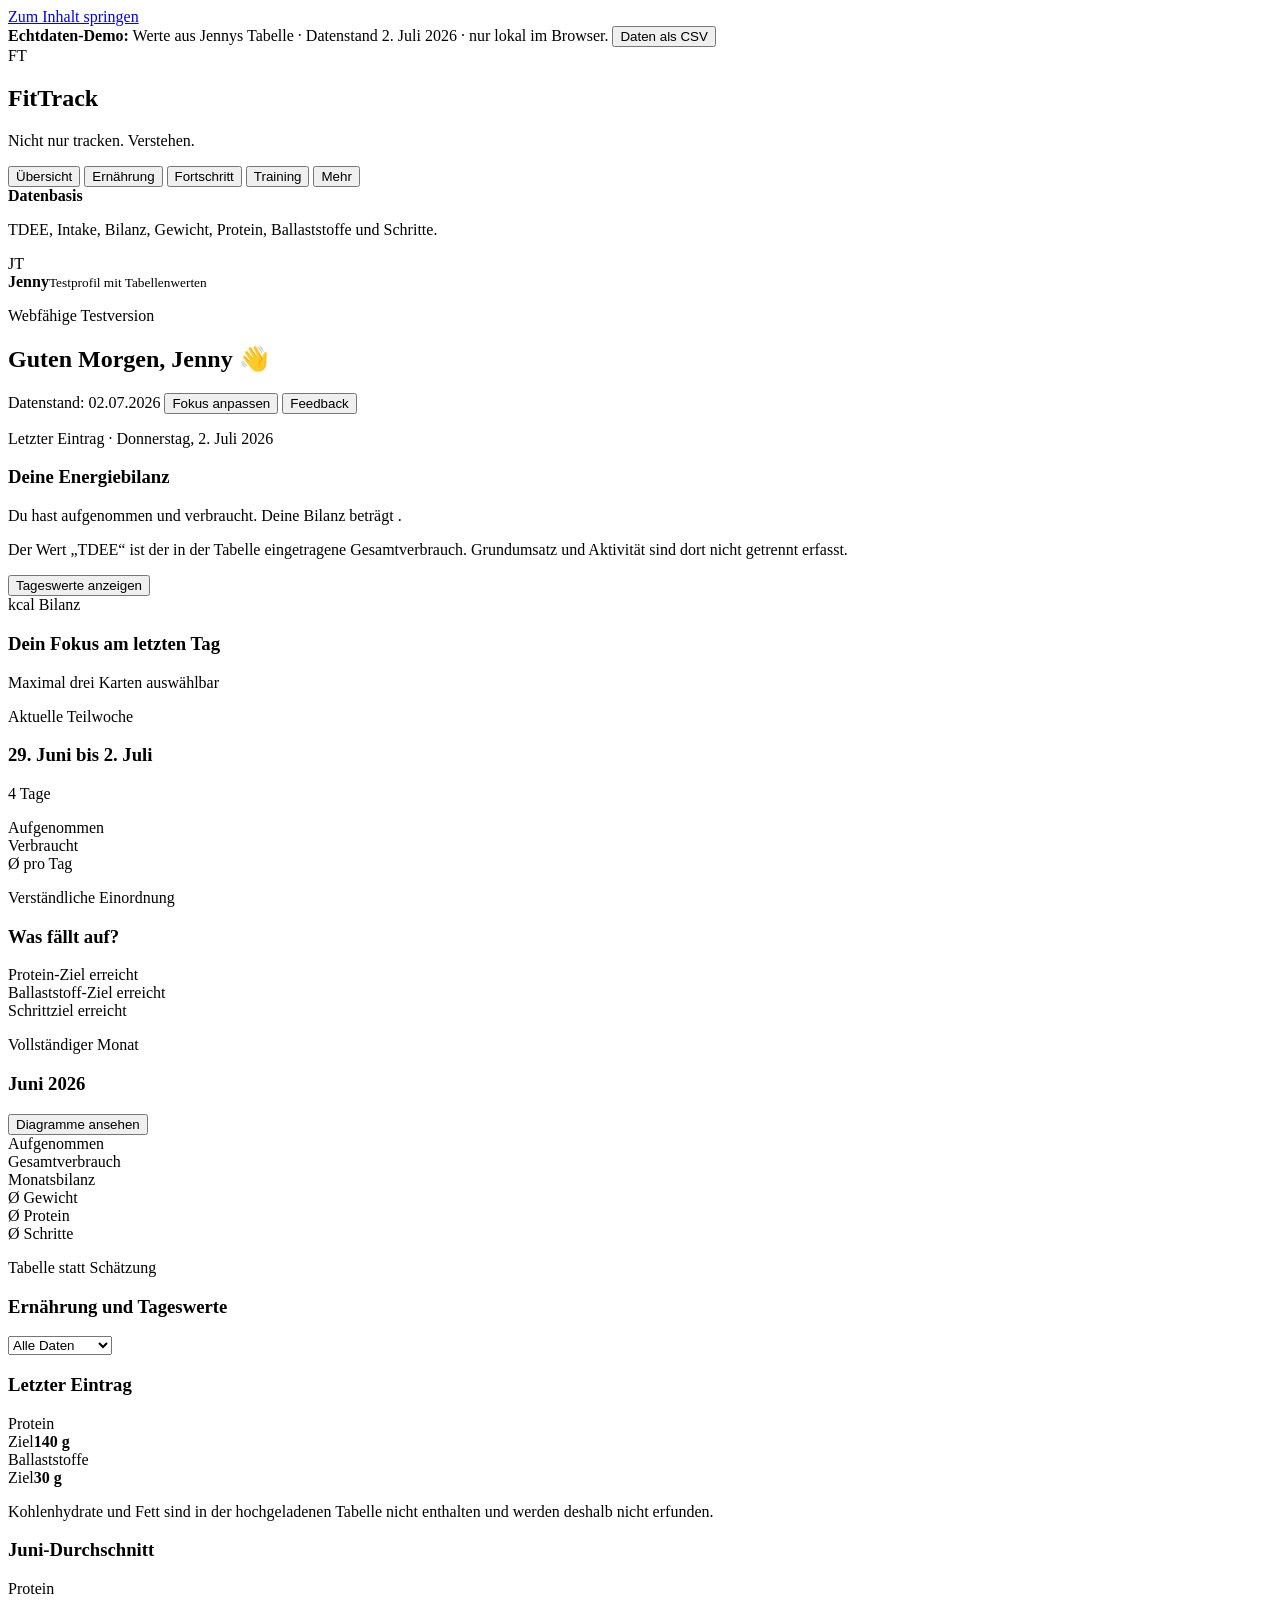
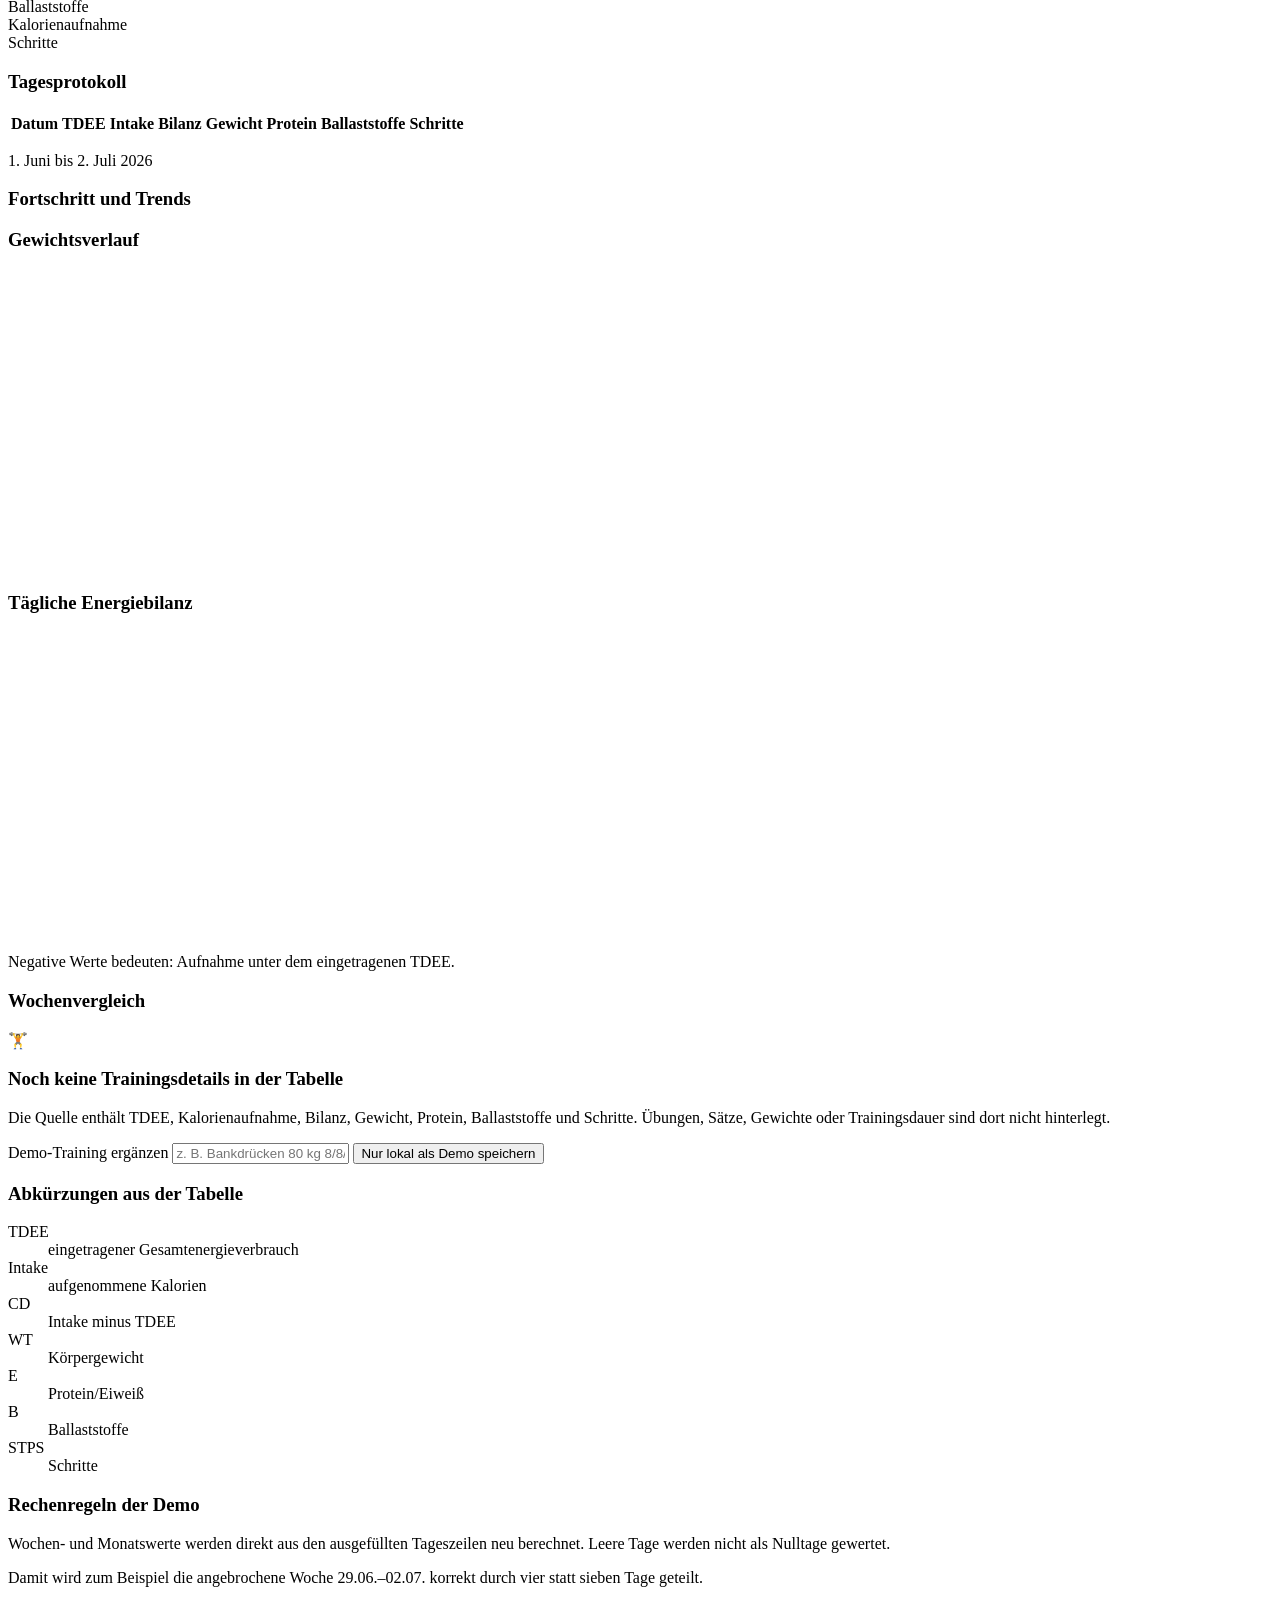
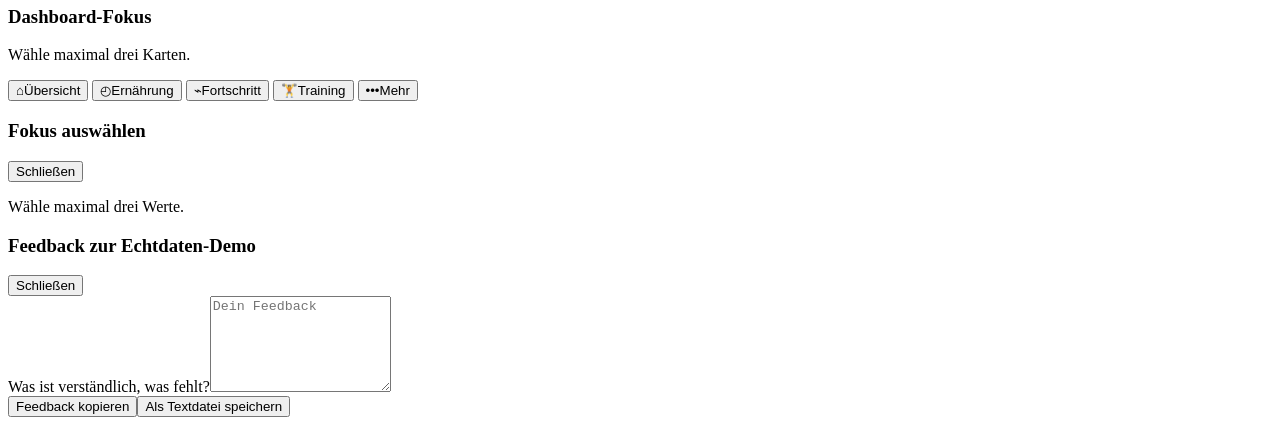
==== index.html @ 157d0486 "Add FitTrack web demo" ====
<!doctype html>
<html lang="de">
<head>
  <meta charset="utf-8">
  <meta name="viewport" content="width=device-width,initial-scale=1">
  <meta name="theme-color" content="#174fe6">
  <meta name="description" content="FitTrack Web-Demo mit Daten aus Jennys FitTrack-Tabelle.">
  <title>FitTrack – Jenny Echtdaten-Demo</title>
  <link rel="stylesheet" href="styles.css">
</head>
<body>
  <a class="skip-link" href="#main">Zum Inhalt springen</a>
  <div class="data-banner">
    <span><strong>Echtdaten-Demo:</strong> Werte aus Jennys Tabelle · Datenstand 2. Juli 2026 · nur lokal im Browser.</span>
    <button type="button" class="link-button" id="downloadCsv">Daten als CSV</button>
  </div>

  <div class="app">
    <aside class="sidebar" aria-label="Hauptnavigation">
      <div class="brand"><div class="logo">FT</div><div><h1>FitTrack</h1><p>Nicht nur tracken. Verstehen.</p></div></div>
      <nav>
        <button type="button" class="nav active" data-view="dashboard">Übersicht</button>
        <button type="button" class="nav" data-view="nutrition">Ernährung</button>
        <button type="button" class="nav" data-view="progress">Fortschritt</button>
        <button type="button" class="nav" data-view="training">Training</button>
        <button type="button" class="nav" data-view="more">Mehr</button>
      </nav>
      <div class="source-card"><strong>Datenbasis</strong><p>TDEE, Intake, Bilanz, Gewicht, Protein, Ballaststoffe und Schritte.</p></div>
      <div class="profile"><div class="avatar">JT</div><div><strong>Jenny</strong><small>Testprofil mit Tabellenwerten</small></div></div>
    </aside>

    <main id="main">
      <header class="topbar">
        <div><p class="eyebrow">Webfähige Testversion</p><h2 id="pageTitle">Guten Morgen, Jenny 👋</h2></div>
        <div class="top-actions">
          <span class="date-pill">Datenstand: 02.07.2026</span>
          <button type="button" class="ghost" id="focusBtn">Fokus anpassen</button>
          <button type="button" class="ghost" id="feedbackBtn">Feedback</button>
        </div>
      </header>

      <section class="view active" id="dashboard">
        <article class="hero">
          <div class="hero-copy">
            <p class="eyebrow">Letzter Eintrag · Donnerstag, 2. Juli 2026</p>
            <h3>Deine Energiebilanz</h3>
            <p class="hero-sentence">Du hast <strong id="latestIntake"></strong> aufgenommen und <strong id="latestTdee"></strong> verbraucht. Deine Bilanz beträgt <strong id="latestBalance"></strong>.</p>
            <p class="muted">Der Wert „TDEE“ ist der in der Tabelle eingetragene Gesamtverbrauch. Grundumsatz und Aktivität sind dort nicht getrennt erfasst.</p>
            <button type="button" class="ghost" id="detailsBtn" aria-expanded="false">Tageswerte anzeigen</button>
          </div>
          <div class="hero-side">
            <div class="balance-ring"><div><strong id="ringBalance"></strong><span>kcal Bilanz</span></div></div>
            <div class="detail-grid" id="dayDetails" hidden>
              <div><span>Gewicht</span><b id="detailWeight"></b></div>
              <div><span>Protein</span><b id="detailProtein"></b></div>
              <div><span>Ballaststoffe</span><b id="detailFiber"></b></div>
              <div><span>Schritte</span><b id="detailSteps"></b></div>
            </div>
          </div>
        </article>

        <div class="section-title"><div><h3>Dein Fokus am letzten Tag</h3><p>Maximal drei Karten auswählbar</p></div></div>
        <div class="card-grid" id="focusCards" aria-live="polite"></div>

        <div class="dashboard-grid">
          <article class="panel">
            <div class="panel-head"><div><p class="eyebrow">Aktuelle Teilwoche</p><h3>29. Juni bis 2. Juli</h3></div><span class="status-badge">4 Tage</span></div>
            <div class="primary-number" id="weekBalance"></div>
            <p class="muted" id="weekSentence"></p>
            <div class="bars" id="weekBars" aria-label="Tägliche Kalorienbilanz"></div>
            <div class="kpi-row">
              <div><span>Aufgenommen</span><b id="weekIntake"></b></div>
              <div><span>Verbraucht</span><b id="weekTdee"></b></div>
              <div><span>Ø pro Tag</span><b id="weekAvg"></b></div>
            </div>
          </article>

          <article class="panel coach">
            <p class="eyebrow">Verständliche Einordnung</p>
            <h3>Was fällt auf?</h3>
            <p id="coachText"></p>
            <div class="target-list">
              <div><span>Protein-Ziel erreicht</span><b id="proteinDays"></b></div>
              <div><span>Ballaststoff-Ziel erreicht</span><b id="fiberDays"></b></div>
              <div><span>Schrittziel erreicht</span><b id="stepsDays"></b></div>
            </div>
          </article>
        </div>

        <article class="panel month-panel">
          <div class="panel-head"><div><p class="eyebrow">Vollständiger Monat</p><h3>Juni 2026</h3></div><button type="button" class="ghost small" data-view-btn="progress">Diagramme ansehen</button></div>
          <div class="month-kpis">
            <div><span>Aufgenommen</span><strong id="monthIntake"></strong></div>
            <div><span>Gesamtverbrauch</span><strong id="monthTdee"></strong></div>
            <div><span>Monatsbilanz</span><strong id="monthBalance"></strong></div>
            <div><span>Ø Gewicht</span><strong id="monthWeight"></strong></div>
            <div><span>Ø Protein</span><strong id="monthProtein"></strong></div>
            <div><span>Ø Schritte</span><strong id="monthSteps"></strong></div>
          </div>
        </article>
      </section>

      <section class="view" id="nutrition">
        <div class="page-heading"><div><p class="eyebrow">Tabelle statt Schätzung</p><h3>Ernährung und Tageswerte</h3></div><select id="periodFilter" aria-label="Zeitraum auswählen"><option value="all">Alle Daten</option><option value="june">Juni 2026</option><option value="week">29.06.–02.07.</option></select></div>
        <div class="nutrition-grid">
          <article class="panel">
            <h3>Letzter Eintrag</h3>
            <div class="metric-list">
              <div><span>Protein</span><b id="nutritionProtein"></b></div>
              <div><span>Ziel</span><b>140 g</b></div>
              <div><span>Ballaststoffe</span><b id="nutritionFiber"></b></div>
              <div><span>Ziel</span><b>30 g</b></div>
            </div>
            <p class="muted">Kohlenhydrate und Fett sind in der hochgeladenen Tabelle nicht enthalten und werden deshalb nicht erfunden.</p>
          </article>
          <article class="panel">
            <h3>Juni-Durchschnitt</h3>
            <div class="metric-list">
              <div><span>Protein</span><b id="juneProteinAvg"></b></div>
              <div><span>Ballaststoffe</span><b id="juneFiberAvg"></b></div>
              <div><span>Kalorienaufnahme</span><b id="juneIntakeAvg"></b></div>
              <div><span>Schritte</span><b id="juneStepsAvg"></b></div>
            </div>
          </article>
        </div>
        <article class="panel table-panel">
          <div class="panel-head"><h3>Tagesprotokoll</h3><span class="muted" id="rowCount"></span></div>
          <div class="table-scroll">
            <table>
              <thead><tr><th>Datum</th><th>TDEE</th><th>Intake</th><th>Bilanz</th><th>Gewicht</th><th>Protein</th><th>Ballaststoffe</th><th>Schritte</th></tr></thead>
              <tbody id="dataRows"></tbody>
            </table>
          </div>
        </article>
      </section>

      <section class="view" id="progress">
        <div class="page-heading"><div><p class="eyebrow">1. Juni bis 2. Juli 2026</p><h3>Fortschritt und Trends</h3></div></div>
        <div class="chart-grid">
          <article class="panel"><h3>Gewichtsverlauf</h3><canvas id="weightChart" width="800" height="300" aria-label="Gewichtsverlauf"></canvas><p class="muted" id="weightTrendText"></p></article>
          <article class="panel"><h3>Tägliche Energiebilanz</h3><canvas id="balanceChart" width="800" height="300" aria-label="Tägliche Energiebilanz"></canvas><p class="muted">Negative Werte bedeuten: Aufnahme unter dem eingetragenen TDEE.</p></article>
        </div>
        <article class="panel">
          <h3>Wochenvergleich</h3>
          <div class="weekly-list" id="weeklyList"></div>
        </article>
      </section>

      <section class="view" id="training">
        <article class="panel empty-state">
          <div class="empty-icon">🏋️</div>
          <h3>Noch keine Trainingsdetails in der Tabelle</h3>
          <p>Die Quelle enthält TDEE, Kalorienaufnahme, Bilanz, Gewicht, Protein, Ballaststoffe und Schritte. Übungen, Sätze, Gewichte oder Trainingsdauer sind dort nicht hinterlegt.</p>
          <label for="trainingInput">Demo-Training ergänzen</label>
          <input id="trainingInput" placeholder="z. B. Bankdrücken 80 kg 8/8/7">
          <button type="button" id="saveTraining">Nur lokal als Demo speichern</button>
          <p class="muted" id="trainingStatus" aria-live="polite"></p>
        </article>
      </section>

      <section class="view" id="more">
        <div class="info-grid">
          <article class="panel"><h3>Abkürzungen aus der Tabelle</h3><dl><dt>TDEE</dt><dd>eingetragener Gesamtenergieverbrauch</dd><dt>Intake</dt><dd>aufgenommene Kalorien</dd><dt>CD</dt><dd>Intake minus TDEE</dd><dt>WT</dt><dd>Körpergewicht</dd><dt>E</dt><dd>Protein/Eiweiß</dd><dt>B</dt><dd>Ballaststoffe</dd><dt>STPS</dt><dd>Schritte</dd></dl></article>
          <article class="panel"><h3>Rechenregeln der Demo</h3><p>Wochen- und Monatswerte werden direkt aus den ausgefüllten Tageszeilen neu berechnet. Leere Tage werden nicht als Nulltage gewertet.</p><p class="muted">Damit wird zum Beispiel die angebrochene Woche 29.06.–02.07. korrekt durch vier statt sieben Tage geteilt.</p></article>
        </div>
        <article class="panel"><h3>Dashboard-Fokus</h3><p class="muted">Wähle maximal drei Karten.</p><div class="settings-list" id="settingsList"></div></article>
      </section>
    </main>
  </div>

  <nav class="mobile-nav" aria-label="Mobile Navigation">
    <button type="button" class="active" data-view="dashboard"><span>⌂</span>Übersicht</button>
    <button type="button" data-view="nutrition"><span>◴</span>Ernährung</button>
    <button type="button" data-view="progress"><span>⌁</span>Fortschritt</button>
    <button type="button" data-view="training"><span>🏋</span>Training</button>
    <button type="button" data-view="more"><span>•••</span>Mehr</button>
  </nav>

  <div class="modal" id="focusModal" aria-hidden="true"><div class="modal-card" role="dialog" aria-modal="true" aria-labelledby="focusTitle" tabindex="-1"><div class="panel-head"><h3 id="focusTitle">Fokus auswählen</h3><button type="button" class="ghost small" data-close="focusModal">Schließen</button></div><p class="muted">Wähle maximal drei Werte.</p><div class="settings-list" id="modalSettingsList"></div></div></div>

  <div class="modal" id="feedbackModal" aria-hidden="true"><div class="modal-card" role="dialog" aria-modal="true" aria-labelledby="feedbackTitle" tabindex="-1"><div class="panel-head"><h3 id="feedbackTitle">Feedback zur Echtdaten-Demo</h3><button type="button" class="ghost small" data-close="feedbackModal">Schließen</button></div><label for="feedbackText">Was ist verständlich, was fehlt?</label><textarea id="feedbackText" rows="6" placeholder="Dein Feedback"></textarea><div class="modal-actions"><button type="button" class="ghost" id="copyFeedback">Feedback kopieren</button><button type="button" id="saveFeedback">Als Textdatei speichern</button></div><p class="muted" id="feedbackStatus" aria-live="polite"></p></div></div>

  <script src="script.js"></script>
</body>
</html>
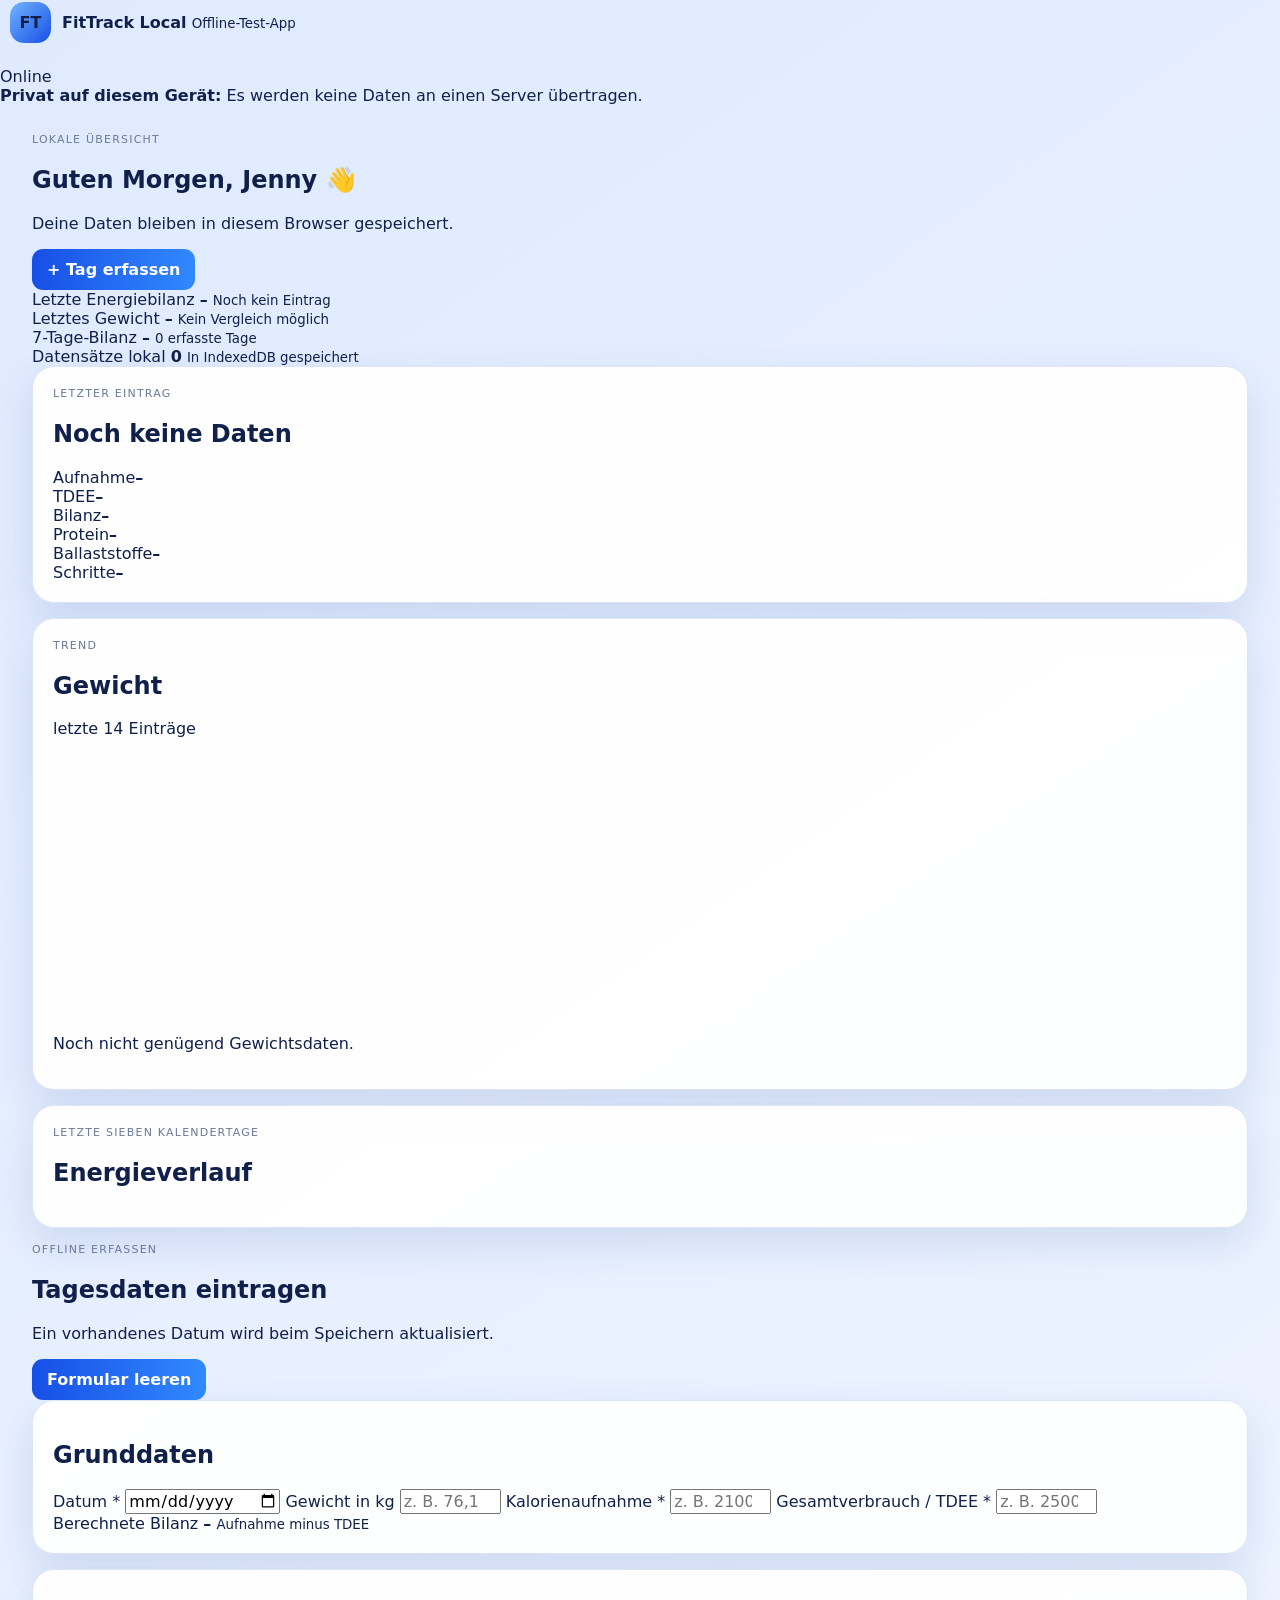
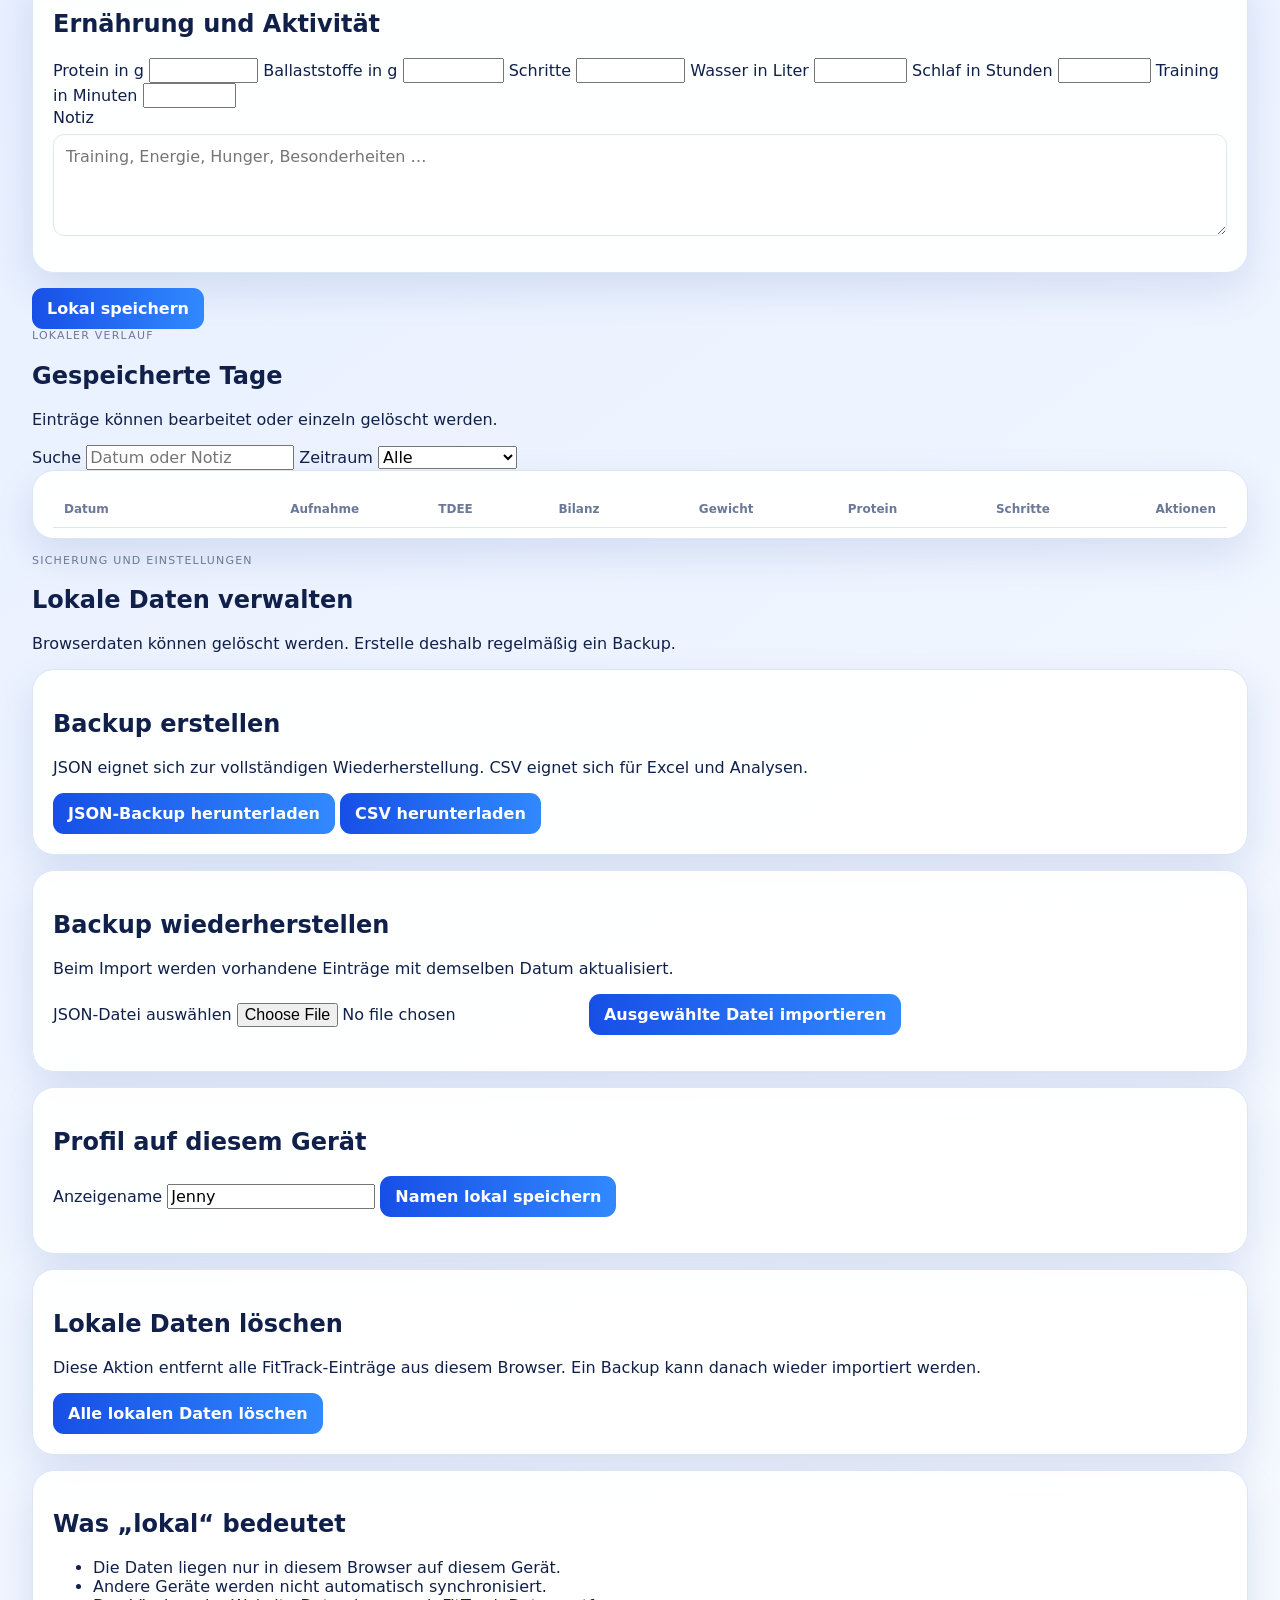
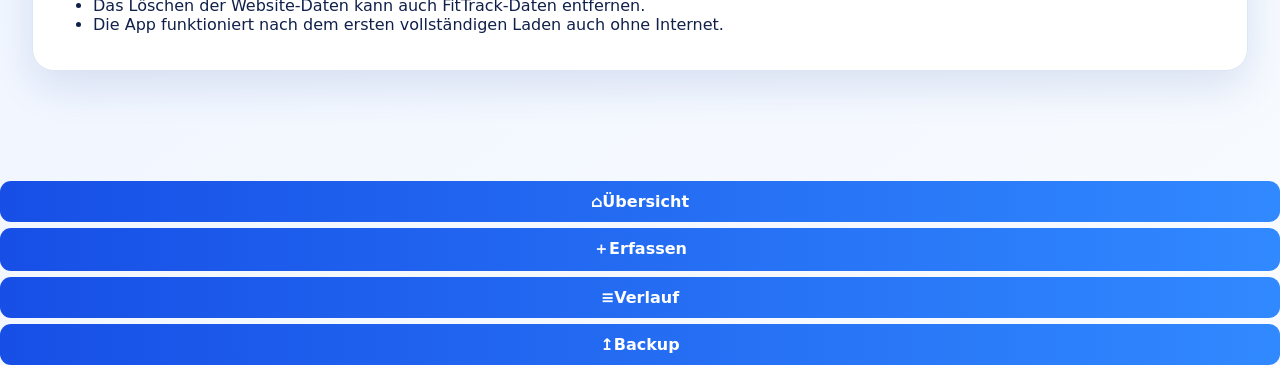
==== commit fa856a65: "Upgrade FitTrack to offline local PWA" ====
--- a/index.html
+++ b/index.html
@@ -2,184 +2,341 @@
 <html lang="de">
 <head>
   <meta charset="utf-8">
-  <meta name="viewport" content="width=device-width,initial-scale=1">
-  <meta name="theme-color" content="#174fe6">
-  <meta name="description" content="FitTrack Web-Demo mit Daten aus Jennys FitTrack-Tabelle.">
-  <title>FitTrack – Jenny Echtdaten-Demo</title>
-  <link rel="stylesheet" href="styles.css">
+  <meta name="viewport" content="width=device-width, initial-scale=1, viewport-fit=cover">
+  <meta name="theme-color" content="#0b42c8">
+  <meta name="description" content="FitTrack Local – installierbare Offline-Test-App für lokale Fitness- und Ernährungsdaten.">
+  <meta name="apple-mobile-web-app-capable" content="yes">
+  <meta name="apple-mobile-web-app-status-bar-style" content="default">
+  <meta name="apple-mobile-web-app-title" content="FitTrack">
+  <title>FitTrack Local</title>
+  <link rel="manifest" href="./manifest.webmanifest">
+  <link rel="icon" href="./icon.svg" type="image/svg+xml">
+  <link rel="apple-touch-icon" href="./icon.svg">
+  <link rel="stylesheet" href="./styles.css">
 </head>
 <body>
-  <a class="skip-link" href="#main">Zum Inhalt springen</a>
-  <div class="data-banner">
-    <span><strong>Echtdaten-Demo:</strong> Werte aus Jennys Tabelle · Datenstand 2. Juli 2026 · nur lokal im Browser.</span>
-    <button type="button" class="link-button" id="downloadCsv">Daten als CSV</button>
+  <a class="skip-link" href="#content">Zum Inhalt springen</a>
+
+  <header class="app-header">
+    <div class="brand">
+      <div class="logo" aria-hidden="true">FT</div>
+      <div>
+        <strong>FitTrack Local</strong>
+        <small>Offline-Test-App</small>
+      </div>
+    </div>
+    <div class="header-actions">
+      <span class="status-chip" id="connectionStatus">Online</span>
+      <button class="secondary compact" id="installButton" type="button" hidden>App installieren</button>
+    </div>
+  </header>
+
+  <div class="privacy-strip">
+    <strong>Privat auf diesem Gerät:</strong>
+    Es werden keine Daten an einen Server übertragen.
   </div>
 
-  <div class="app">
-    <aside class="sidebar" aria-label="Hauptnavigation">
-      <div class="brand"><div class="logo">FT</div><div><h1>FitTrack</h1><p>Nicht nur tracken. Verstehen.</p></div></div>
-      <nav>
-        <button type="button" class="nav active" data-view="dashboard">Übersicht</button>
-        <button type="button" class="nav" data-view="nutrition">Ernährung</button>
-        <button type="button" class="nav" data-view="progress">Fortschritt</button>
-        <button type="button" class="nav" data-view="training">Training</button>
-        <button type="button" class="nav" data-view="more">Mehr</button>
-      </nav>
-      <div class="source-card"><strong>Datenbasis</strong><p>TDEE, Intake, Bilanz, Gewicht, Protein, Ballaststoffe und Schritte.</p></div>
-      <div class="profile"><div class="avatar">JT</div><div><strong>Jenny</strong><small>Testprofil mit Tabellenwerten</small></div></div>
-    </aside>
-
-    <main id="main">
-      <header class="topbar">
-        <div><p class="eyebrow">Webfähige Testversion</p><h2 id="pageTitle">Guten Morgen, Jenny 👋</h2></div>
-        <div class="top-actions">
-          <span class="date-pill">Datenstand: 02.07.2026</span>
-          <button type="button" class="ghost" id="focusBtn">Fokus anpassen</button>
-          <button type="button" class="ghost" id="feedbackBtn">Feedback</button>
-        </div>
-      </header>
-
-      <section class="view active" id="dashboard">
-        <article class="hero">
-          <div class="hero-copy">
-            <p class="eyebrow">Letzter Eintrag · Donnerstag, 2. Juli 2026</p>
-            <h3>Deine Energiebilanz</h3>
-            <p class="hero-sentence">Du hast <strong id="latestIntake"></strong> aufgenommen und <strong id="latestTdee"></strong> verbraucht. Deine Bilanz beträgt <strong id="latestBalance"></strong>.</p>
-            <p class="muted">Der Wert „TDEE“ ist der in der Tabelle eingetragene Gesamtverbrauch. Grundumsatz und Aktivität sind dort nicht getrennt erfasst.</p>
-            <button type="button" class="ghost" id="detailsBtn" aria-expanded="false">Tageswerte anzeigen</button>
-          </div>
-          <div class="hero-side">
-            <div class="balance-ring"><div><strong id="ringBalance"></strong><span>kcal Bilanz</span></div></div>
-            <div class="detail-grid" id="dayDetails" hidden>
-              <div><span>Gewicht</span><b id="detailWeight"></b></div>
-              <div><span>Protein</span><b id="detailProtein"></b></div>
-              <div><span>Ballaststoffe</span><b id="detailFiber"></b></div>
-              <div><span>Schritte</span><b id="detailSteps"></b></div>
-            </div>
-          </div>
-        </article>
-
-        <div class="section-title"><div><h3>Dein Fokus am letzten Tag</h3><p>Maximal drei Karten auswählbar</p></div></div>
-        <div class="card-grid" id="focusCards" aria-live="polite"></div>
-
-        <div class="dashboard-grid">
-          <article class="panel">
-            <div class="panel-head"><div><p class="eyebrow">Aktuelle Teilwoche</p><h3>29. Juni bis 2. Juli</h3></div><span class="status-badge">4 Tage</span></div>
-            <div class="primary-number" id="weekBalance"></div>
-            <p class="muted" id="weekSentence"></p>
-            <div class="bars" id="weekBars" aria-label="Tägliche Kalorienbilanz"></div>
-            <div class="kpi-row">
-              <div><span>Aufgenommen</span><b id="weekIntake"></b></div>
-              <div><span>Verbraucht</span><b id="weekTdee"></b></div>
-              <div><span>Ø pro Tag</span><b id="weekAvg"></b></div>
-            </div>
-          </article>
-
-          <article class="panel coach">
-            <p class="eyebrow">Verständliche Einordnung</p>
-            <h3>Was fällt auf?</h3>
-            <p id="coachText"></p>
-            <div class="target-list">
-              <div><span>Protein-Ziel erreicht</span><b id="proteinDays"></b></div>
-              <div><span>Ballaststoff-Ziel erreicht</span><b id="fiberDays"></b></div>
-              <div><span>Schrittziel erreicht</span><b id="stepsDays"></b></div>
-            </div>
-          </article>
-        </div>
-
-        <article class="panel month-panel">
-          <div class="panel-head"><div><p class="eyebrow">Vollständiger Monat</p><h3>Juni 2026</h3></div><button type="button" class="ghost small" data-view-btn="progress">Diagramme ansehen</button></div>
-          <div class="month-kpis">
-            <div><span>Aufgenommen</span><strong id="monthIntake"></strong></div>
-            <div><span>Gesamtverbrauch</span><strong id="monthTdee"></strong></div>
-            <div><span>Monatsbilanz</span><strong id="monthBalance"></strong></div>
-            <div><span>Ø Gewicht</span><strong id="monthWeight"></strong></div>
-            <div><span>Ø Protein</span><strong id="monthProtein"></strong></div>
-            <div><span>Ø Schritte</span><strong id="monthSteps"></strong></div>
-          </div>
-        </article>
-      </section>
-
-      <section class="view" id="nutrition">
-        <div class="page-heading"><div><p class="eyebrow">Tabelle statt Schätzung</p><h3>Ernährung und Tageswerte</h3></div><select id="periodFilter" aria-label="Zeitraum auswählen"><option value="all">Alle Daten</option><option value="june">Juni 2026</option><option value="week">29.06.–02.07.</option></select></div>
-        <div class="nutrition-grid">
-          <article class="panel">
-            <h3>Letzter Eintrag</h3>
-            <div class="metric-list">
-              <div><span>Protein</span><b id="nutritionProtein"></b></div>
-              <div><span>Ziel</span><b>140 g</b></div>
-              <div><span>Ballaststoffe</span><b id="nutritionFiber"></b></div>
-              <div><span>Ziel</span><b>30 g</b></div>
-            </div>
-            <p class="muted">Kohlenhydrate und Fett sind in der hochgeladenen Tabelle nicht enthalten und werden deshalb nicht erfunden.</p>
-          </article>
-          <article class="panel">
-            <h3>Juni-Durchschnitt</h3>
-            <div class="metric-list">
-              <div><span>Protein</span><b id="juneProteinAvg"></b></div>
-              <div><span>Ballaststoffe</span><b id="juneFiberAvg"></b></div>
-              <div><span>Kalorienaufnahme</span><b id="juneIntakeAvg"></b></div>
-              <div><span>Schritte</span><b id="juneStepsAvg"></b></div>
-            </div>
-          </article>
-        </div>
-        <article class="panel table-panel">
-          <div class="panel-head"><h3>Tagesprotokoll</h3><span class="muted" id="rowCount"></span></div>
-          <div class="table-scroll">
-            <table>
-              <thead><tr><th>Datum</th><th>TDEE</th><th>Intake</th><th>Bilanz</th><th>Gewicht</th><th>Protein</th><th>Ballaststoffe</th><th>Schritte</th></tr></thead>
-              <tbody id="dataRows"></tbody>
-            </table>
-          </div>
-        </article>
-      </section>
-
-      <section class="view" id="progress">
-        <div class="page-heading"><div><p class="eyebrow">1. Juni bis 2. Juli 2026</p><h3>Fortschritt und Trends</h3></div></div>
-        <div class="chart-grid">
-          <article class="panel"><h3>Gewichtsverlauf</h3><canvas id="weightChart" width="800" height="300" aria-label="Gewichtsverlauf"></canvas><p class="muted" id="weightTrendText"></p></article>
-          <article class="panel"><h3>Tägliche Energiebilanz</h3><canvas id="balanceChart" width="800" height="300" aria-label="Tägliche Energiebilanz"></canvas><p class="muted">Negative Werte bedeuten: Aufnahme unter dem eingetragenen TDEE.</p></article>
-        </div>
-        <article class="panel">
-          <h3>Wochenvergleich</h3>
-          <div class="weekly-list" id="weeklyList"></div>
-        </article>
-      </section>
-
-      <section class="view" id="training">
-        <article class="panel empty-state">
-          <div class="empty-icon">🏋️</div>
-          <h3>Noch keine Trainingsdetails in der Tabelle</h3>
-          <p>Die Quelle enthält TDEE, Kalorienaufnahme, Bilanz, Gewicht, Protein, Ballaststoffe und Schritte. Übungen, Sätze, Gewichte oder Trainingsdauer sind dort nicht hinterlegt.</p>
-          <label for="trainingInput">Demo-Training ergänzen</label>
-          <input id="trainingInput" placeholder="z. B. Bankdrücken 80 kg 8/8/7">
-          <button type="button" id="saveTraining">Nur lokal als Demo speichern</button>
-          <p class="muted" id="trainingStatus" aria-live="polite"></p>
-        </article>
-      </section>
-
-      <section class="view" id="more">
-        <div class="info-grid">
-          <article class="panel"><h3>Abkürzungen aus der Tabelle</h3><dl><dt>TDEE</dt><dd>eingetragener Gesamtenergieverbrauch</dd><dt>Intake</dt><dd>aufgenommene Kalorien</dd><dt>CD</dt><dd>Intake minus TDEE</dd><dt>WT</dt><dd>Körpergewicht</dd><dt>E</dt><dd>Protein/Eiweiß</dd><dt>B</dt><dd>Ballaststoffe</dd><dt>STPS</dt><dd>Schritte</dd></dl></article>
-          <article class="panel"><h3>Rechenregeln der Demo</h3><p>Wochen- und Monatswerte werden direkt aus den ausgefüllten Tageszeilen neu berechnet. Leere Tage werden nicht als Nulltage gewertet.</p><p class="muted">Damit wird zum Beispiel die angebrochene Woche 29.06.–02.07. korrekt durch vier statt sieben Tage geteilt.</p></article>
-        </div>
-        <article class="panel"><h3>Dashboard-Fokus</h3><p class="muted">Wähle maximal drei Karten.</p><div class="settings-list" id="settingsList"></div></article>
-      </section>
-    </main>
-  </div>
-
-  <nav class="mobile-nav" aria-label="Mobile Navigation">
-    <button type="button" class="active" data-view="dashboard"><span>⌂</span>Übersicht</button>
-    <button type="button" data-view="nutrition"><span>◴</span>Ernährung</button>
-    <button type="button" data-view="progress"><span>⌁</span>Fortschritt</button>
-    <button type="button" data-view="training"><span>🏋</span>Training</button>
-    <button type="button" data-view="more"><span>•••</span>Mehr</button>
+  <main id="content">
+    <section class="screen active" id="dashboardScreen" data-screen="dashboard">
+      <div class="welcome">
+        <div>
+          <p class="eyebrow">Lokale Übersicht</p>
+          <h1>Guten Morgen, <span id="displayName">Jenny</span> 👋</h1>
+          <p id="dashboardSubtitle">Deine Daten bleiben in diesem Browser gespeichert.</p>
+        </div>
+        <button type="button" id="quickAddButton">+ Tag erfassen</button>
+      </div>
+
+      <div class="summary-grid">
+        <article class="summary-card balance-card">
+          <span>Letzte Energiebilanz</span>
+          <strong id="latestBalance">–</strong>
+          <small id="latestBalanceDate">Noch kein Eintrag</small>
+        </article>
+        <article class="summary-card">
+          <span>Letztes Gewicht</span>
+          <strong id="latestWeight">–</strong>
+          <small id="weightChange">Kein Vergleich möglich</small>
+        </article>
+        <article class="summary-card">
+          <span>7-Tage-Bilanz</span>
+          <strong id="weekBalance">–</strong>
+          <small id="weekDays">0 erfasste Tage</small>
+        </article>
+        <article class="summary-card">
+          <span>Datensätze lokal</span>
+          <strong id="recordCount">0</strong>
+          <small id="storageHint">In IndexedDB gespeichert</small>
+        </article>
+      </div>
+
+      <div class="dashboard-columns">
+        <article class="panel">
+          <div class="panel-heading">
+            <div>
+              <p class="eyebrow">Letzter Eintrag</p>
+              <h2 id="latestDateHeading">Noch keine Daten</h2>
+            </div>
+            <button class="text-button" id="editLatestButton" type="button" hidden>Bearbeiten</button>
+          </div>
+
+          <div class="energy-row">
+            <div><span>Aufnahme</span><strong id="latestIntake">–</strong></div>
+            <div><span>TDEE</span><strong id="latestTdee">–</strong></div>
+            <div><span>Bilanz</span><strong id="latestBalanceDetail">–</strong></div>
+          </div>
+
+          <div class="goal-list">
+            <div class="goal">
+              <div><span>Protein</span><b id="latestProtein">–</b></div>
+              <div class="meter"><i id="proteinMeter"></i></div>
+            </div>
+            <div class="goal">
+              <div><span>Ballaststoffe</span><b id="latestFiber">–</b></div>
+              <div class="meter"><i id="fiberMeter"></i></div>
+            </div>
+            <div class="goal">
+              <div><span>Schritte</span><b id="latestSteps">–</b></div>
+              <div class="meter"><i id="stepsMeter"></i></div>
+            </div>
+          </div>
+        </article>
+
+        <article class="panel">
+          <div class="panel-heading">
+            <div>
+              <p class="eyebrow">Trend</p>
+              <h2>Gewicht</h2>
+            </div>
+            <span class="period-label">letzte 14 Einträge</span>
+          </div>
+          <canvas id="weightChart" width="760" height="280" aria-label="Gewichtsverlauf"></canvas>
+          <p class="chart-note" id="weightChartNote">Noch nicht genügend Gewichtsdaten.</p>
+        </article>
+      </div>
+
+      <article class="panel">
+        <div class="panel-heading">
+          <div>
+            <p class="eyebrow">Letzte sieben Kalendertage</p>
+            <h2>Energieverlauf</h2>
+          </div>
+        </div>
+        <div class="day-bars" id="dayBars" aria-label="Energiebilanz der letzten sieben Tage"></div>
+      </article>
+    </section>
+
+    <section class="screen" id="entryScreen" data-screen="entry">
+      <div class="screen-heading">
+        <div>
+          <p class="eyebrow">Offline erfassen</p>
+          <h1 id="formTitle">Tagesdaten eintragen</h1>
+          <p>Ein vorhandenes Datum wird beim Speichern aktualisiert.</p>
+        </div>
+        <button class="secondary" id="resetFormButton" type="button">Formular leeren</button>
+      </div>
+
+      <form class="entry-form" id="entryForm">
+        <article class="panel form-section">
+          <h2>Grunddaten</h2>
+          <div class="form-grid">
+            <label>
+              Datum *
+              <input id="dateInput" name="date" type="date" required>
+            </label>
+            <label>
+              Gewicht in kg
+              <input id="weightInput" name="weight" type="number" min="20" max="400" step="0.1" inputmode="decimal" placeholder="z. B. 76,1">
+            </label>
+            <label>
+              Kalorienaufnahme *
+              <input id="intakeInput" name="intake" type="number" min="0" max="20000" step="1" inputmode="numeric" required placeholder="z. B. 2100">
+            </label>
+            <label>
+              Gesamtverbrauch / TDEE *
+              <input id="tdeeInput" name="tdee" type="number" min="0" max="20000" step="1" inputmode="numeric" required placeholder="z. B. 2500">
+            </label>
+          </div>
+          <div class="live-balance">
+            <span>Berechnete Bilanz</span>
+            <strong id="liveBalance">–</strong>
+            <small>Aufnahme minus TDEE</small>
+          </div>
+        </article>
+
+        <article class="panel form-section">
+          <h2>Ernährung und Aktivität</h2>
+          <div class="form-grid">
+            <label>
+              Protein in g
+              <input id="proteinInput" name="protein" type="number" min="0" max="1000" step="0.1" inputmode="decimal">
+            </label>
+            <label>
+              Ballaststoffe in g
+              <input id="fiberInput" name="fiber" type="number" min="0" max="300" step="0.1" inputmode="decimal">
+            </label>
+            <label>
+              Schritte
+              <input id="stepsInput" name="steps" type="number" min="0" max="200000" step="1" inputmode="numeric">
+            </label>
+            <label>
+              Wasser in Liter
+              <input id="waterInput" name="water" type="number" min="0" max="20" step="0.1" inputmode="decimal">
+            </label>
+            <label>
+              Schlaf in Stunden
+              <input id="sleepInput" name="sleep" type="number" min="0" max="24" step="0.1" inputmode="decimal">
+            </label>
+            <label>
+              Training in Minuten
+              <input id="trainingInput" name="training" type="number" min="0" max="1440" step="1" inputmode="numeric">
+            </label>
+          </div>
+          <label class="full-label">
+            Notiz
+            <textarea id="noteInput" name="note" rows="4" maxlength="1000" placeholder="Training, Energie, Hunger, Besonderheiten …"></textarea>
+          </label>
+        </article>
+
+        <div class="form-actions">
+          <button type="submit" id="saveButton">Lokal speichern</button>
+          <span id="saveStatus" role="status" aria-live="polite"></span>
+        </div>
+      </form>
+    </section>
+
+    <section class="screen" id="historyScreen" data-screen="history">
+      <div class="screen-heading">
+        <div>
+          <p class="eyebrow">Lokaler Verlauf</p>
+          <h1>Gespeicherte Tage</h1>
+          <p>Einträge können bearbeitet oder einzeln gelöscht werden.</p>
+        </div>
+        <div class="history-filters">
+          <label>
+            Suche
+            <input id="historySearch" type="search" placeholder="Datum oder Notiz">
+          </label>
+          <label>
+            Zeitraum
+            <select id="historyPeriod">
+              <option value="all">Alle</option>
+              <option value="7">Letzte 7 Tage</option>
+              <option value="30">Letzte 30 Tage</option>
+              <option value="90">Letzte 90 Tage</option>
+            </select>
+          </label>
+        </div>
+      </div>
+
+      <article class="panel table-panel">
+        <div class="table-scroll">
+          <table>
+            <thead>
+              <tr>
+                <th>Datum</th>
+                <th>Aufnahme</th>
+                <th>TDEE</th>
+                <th>Bilanz</th>
+                <th>Gewicht</th>
+                <th>Protein</th>
+                <th>Schritte</th>
+                <th>Aktionen</th>
+              </tr>
+            </thead>
+            <tbody id="historyRows"></tbody>
+          </table>
+        </div>
+        <div class="empty-message" id="historyEmpty" hidden>Keine passenden Einträge gefunden.</div>
+      </article>
+    </section>
+
+    <section class="screen" id="backupScreen" data-screen="backup">
+      <div class="screen-heading">
+        <div>
+          <p class="eyebrow">Sicherung und Einstellungen</p>
+          <h1>Lokale Daten verwalten</h1>
+          <p>Browserdaten können gelöscht werden. Erstelle deshalb regelmäßig ein Backup.</p>
+        </div>
+      </div>
+
+      <div class="backup-grid">
+        <article class="panel">
+          <h2>Backup erstellen</h2>
+          <p>JSON eignet sich zur vollständigen Wiederherstellung. CSV eignet sich für Excel und Analysen.</p>
+          <div class="button-stack">
+            <button type="button" id="exportJsonButton">JSON-Backup herunterladen</button>
+            <button class="secondary" type="button" id="exportCsvButton">CSV herunterladen</button>
+          </div>
+        </article>
+
+        <article class="panel">
+          <h2>Backup wiederherstellen</h2>
+          <p>Beim Import werden vorhandene Einträge mit demselben Datum aktualisiert.</p>
+          <label class="file-label">
+            JSON-Datei auswählen
+            <input id="importFileInput" type="file" accept="application/json,.json">
+          </label>
+          <button type="button" id="importButton">Ausgewählte Datei importieren</button>
+          <p class="action-status" id="importStatus" role="status"></p>
+        </article>
+
+        <article class="panel">
+          <h2>Profil auf diesem Gerät</h2>
+          <label>
+            Anzeigename
+            <input id="nameInput" type="text" maxlength="40" value="Jenny">
+          </label>
+          <button type="button" id="saveNameButton">Namen lokal speichern</button>
+          <p class="action-status" id="nameStatus" role="status"></p>
+        </article>
+
+        <article class="panel danger-panel">
+          <h2>Lokale Daten löschen</h2>
+          <p>Diese Aktion entfernt alle FitTrack-Einträge aus diesem Browser. Ein Backup kann danach wieder importiert werden.</p>
+          <button class="danger" type="button" id="clearDataButton">Alle lokalen Daten löschen</button>
+        </article>
+      </div>
+
+      <article class="panel info-panel">
+        <h2>Was „lokal“ bedeutet</h2>
+        <ul>
+          <li>Die Daten liegen nur in diesem Browser auf diesem Gerät.</li>
+          <li>Andere Geräte werden nicht automatisch synchronisiert.</li>
+          <li>Das Löschen der Website-Daten kann auch FitTrack-Daten entfernen.</li>
+          <li>Die App funktioniert nach dem ersten vollständigen Laden auch ohne Internet.</li>
+        </ul>
+      </article>
+    </section>
+  </main>
+
+  <nav class="bottom-nav" aria-label="App-Navigation">
+    <button class="active" type="button" data-target="dashboard">
+      <span aria-hidden="true">⌂</span>Übersicht
+    </button>
+    <button type="button" data-target="entry">
+      <span aria-hidden="true">＋</span>Erfassen
+    </button>
+    <button type="button" data-target="history">
+      <span aria-hidden="true">≡</span>Verlauf
+    </button>
+    <button type="button" data-target="backup">
+      <span aria-hidden="true">↥</span>Backup
+    </button>
   </nav>
 
-  <div class="modal" id="focusModal" aria-hidden="true"><div class="modal-card" role="dialog" aria-modal="true" aria-labelledby="focusTitle" tabindex="-1"><div class="panel-head"><h3 id="focusTitle">Fokus auswählen</h3><button type="button" class="ghost small" data-close="focusModal">Schließen</button></div><p class="muted">Wähle maximal drei Werte.</p><div class="settings-list" id="modalSettingsList"></div></div></div>
-
-  <div class="modal" id="feedbackModal" aria-hidden="true"><div class="modal-card" role="dialog" aria-modal="true" aria-labelledby="feedbackTitle" tabindex="-1"><div class="panel-head"><h3 id="feedbackTitle">Feedback zur Echtdaten-Demo</h3><button type="button" class="ghost small" data-close="feedbackModal">Schließen</button></div><label for="feedbackText">Was ist verständlich, was fehlt?</label><textarea id="feedbackText" rows="6" placeholder="Dein Feedback"></textarea><div class="modal-actions"><button type="button" class="ghost" id="copyFeedback">Feedback kopieren</button><button type="button" id="saveFeedback">Als Textdatei speichern</button></div><p class="muted" id="feedbackStatus" aria-live="polite"></p></div></div>
-
-  <script src="script.js"></script>
+  <dialog id="confirmDialog">
+    <form method="dialog">
+      <h2 id="confirmTitle">Eintrag löschen?</h2>
+      <p id="confirmText">Diese Aktion kann nicht rückgängig gemacht werden.</p>
+      <div class="dialog-actions">
+        <button class="secondary" value="cancel">Abbrechen</button>
+        <button class="danger" value="confirm">Löschen</button>
+      </div>
+    </form>
+  </dialog>
+
+  <script src="./seed-data.js"></script>
+  <script src="./app.js"></script>
 </body>
 </html>
--- a/styles.css
+++ b/styles.css
@@ -0,0 +1,16 @@
+:root{--bg:#eef4ff;--deep:#071f69;--deep2:#0c318d;--royal:#174fe6;--sky:#3189ff;--card:#fff;--text:#10204a;--muted:#6c7898;--line:#dce5f4;--green:#159957;--red:#e9504f;--shadow:0 16px 42px rgba(14,57,144,.12)}
+*{box-sizing:border-box}html{scroll-behavior:smooth}body{margin:0;font-family:Inter,system-ui,-apple-system,Segoe UI,Roboto,Arial,sans-serif;color:var(--text);background:linear-gradient(145deg,#dfeaff,#f8fbff)}
+button,input,select,textarea{font:inherit}.skip-link{position:absolute;left:-999px}.skip-link:focus{left:12px;top:12px;z-index:100;background:#fff;padding:10px}
+.data-banner{min-height:42px;display:flex;align-items:center;justify-content:center;gap:18px;padding:8px 16px;background:#061a57;color:#e8f0ff;font-size:13px}.link-button{border:0;background:transparent;color:#9bc6ff;text-decoration:underline;cursor:pointer}
+.app{display:grid;grid-template-columns:225px 1fr;min-height:calc(100vh - 42px)}.sidebar{position:sticky;top:0;height:calc(100vh - 42px);padding:24px 16px;background:linear-gradient(180deg,var(--deep2),var(--deep));color:#fff;display:flex;flex-direction:column}.brand{display:flex;align-items:center;gap:11px;padding:2px 10px 24px}.logo{width:41px;height:41px;border-radius:14px;background:linear-gradient(135deg,#72b4ff,var(--royal));display:grid;place-items:center;font-weight:900}.brand h1{margin:0;font-size:23px}.brand p{margin:3px 0 0;color:#bed2ff;font-size:11px}
+nav{display:grid;gap:6px}.nav{border:0;background:transparent;color:#dfe9ff;text-align:left;padding:13px 15px;border-radius:13px;cursor:pointer}.nav:hover,.nav.active{background:linear-gradient(90deg,#1763f4,#1784ff);color:#fff}.source-card{margin-top:24px;padding:15px;border:1px solid rgba(255,255,255,.17);border-radius:16px;background:rgba(255,255,255,.07)}.source-card p{font-size:12px;line-height:1.45;color:#d3e1ff;margin:7px 0 0}.profile{margin-top:auto;display:flex;gap:10px;align-items:center;padding:12px 7px}.avatar{width:43px;height:43px;border-radius:50%;background:#e9f2ff;color:var(--royal);display:grid;place-items:center;font-weight:900}.profile small{display:block;color:#b9cdf7;margin-top:2px}
+main{min-width:0;padding:28px 32px 95px}.topbar{display:flex;justify-content:space-between;align-items:center;gap:15px;margin-bottom:22px}.topbar h2{font-size:29px;margin:0}.eyebrow{text-transform:uppercase;letter-spacing:.11em;color:var(--muted);font-size:11px;margin:0 0 6px}.top-actions{display:flex;gap:9px;align-items:center}.date-pill{padding:10px 13px;border-radius:999px;background:#e8efff;color:var(--royal);font-size:12px;font-weight:700}
+button{border:0;border-radius:11px;background:linear-gradient(90deg,var(--royal),var(--sky));color:#fff;font-weight:750;padding:11px 15px;cursor:pointer}.ghost{background:#fff;color:var(--royal);border:1px solid var(--line);box-shadow:none}.small{padding:8px 11px;font-size:12px}.view{display:none}.view.active{display:block}
+.hero,.panel,.focus-card{background:rgba(255,255,255,.97);border:1px solid var(--line);border-radius:22px;box-shadow:var(--shadow)}.hero{padding:25px;display:grid;grid-template-columns:1.2fr .8fr;gap:25px;align-items:center;background:linear-gradient(140deg,#fff 0%,#f4f8ff 68%,#e7f0ff 100%)}.hero h3{font-size:29px;margin:0 0 11px}.hero-sentence{font-size:18px;line-height:1.55}.muted{color:var(--muted);line-height:1.5}.hero-side{display:flex;gap:16px;align-items:center;justify-content:center}.balance-ring{width:166px;height:166px;border-radius:50%;background:conic-gradient(var(--royal) 78%,#dbe4f4 0);display:grid;place-items:center;position:relative;flex:0 0 auto}.balance-ring:before{content:"";position:absolute;width:124px;height:124px;background:#fff;border-radius:50%}.balance-ring div{position:relative;text-align:center}.balance-ring strong{display:block;font-size:31px}.balance-ring span{display:block;color:var(--muted);font-size:12px}.detail-grid{display:grid;grid-template-columns:1fr 1fr;gap:8px;min-width:260px}.detail-grid div{padding:11px;border:1px solid var(--line);border-radius:12px;background:#fff}.detail-grid span,.metric-list span,.kpi-row span,.month-kpis span,.target-list span{display:block;color:var(--muted);font-size:11px}.detail-grid b{display:block;margin-top:3px}
+.section-title{display:flex;justify-content:space-between;align-items:end;margin:20px 0 11px}.section-title h3{margin:0}.section-title p{margin:4px 0 0;color:var(--muted);font-size:12px}.card-grid{display:grid;grid-template-columns:repeat(3,1fr);gap:14px}.focus-card{padding:18px}.focus-card .icon{font-size:24px}.focus-card h4{margin:12px 0 7px;color:var(--muted)}.focus-card strong{font-size:25px;display:block}.focus-card p{margin:5px 0 0;color:var(--muted);font-size:12px}.progress{height:7px;border-radius:99px;background:#e3e9f3;overflow:hidden;margin-top:13px}.progress i{display:block;height:100%;background:linear-gradient(90deg,var(--royal),var(--sky))}
+.dashboard-grid{display:grid;grid-template-columns:1.08fr .92fr;gap:15px;margin-top:15px}.panel{padding:20px;margin-bottom:15px}.panel h3{margin:0 0 12px}.panel-head{display:flex;justify-content:space-between;align-items:center;gap:12px}.status-badge{padding:6px 9px;background:#eaf1ff;color:var(--royal);border-radius:999px;font-size:11px;font-weight:700}.primary-number{font-size:35px;font-weight:850;color:var(--green);margin:12px 0 2px}.bars{height:110px;display:flex;gap:9px;align-items:center;border-bottom:1px solid var(--line);margin:13px 0}.bar-column{flex:1;height:100%;position:relative}.bar-column i{position:absolute;left:18%;width:64%;border-radius:7px}.bar-column i.positive{bottom:50%;background:var(--royal)}.bar-column i.negative{top:50%;background:var(--red)}.bar-column small{position:absolute;bottom:-17px;left:0;right:0;text-align:center;color:var(--muted);font-size:9px}.kpi-row,.month-kpis{display:grid;gap:10px}.kpi-row{grid-template-columns:repeat(3,1fr);margin-top:24px}.kpi-row div,.month-kpis div{padding:11px;border-radius:12px;background:#f6f9ff;border:1px solid #e3eafb}.kpi-row b,.month-kpis strong{display:block;margin-top:4px}.coach{background:linear-gradient(140deg,#092d93,#176cf4);color:#fff;border:0}.coach .eyebrow,.coach p,.coach .target-list span{color:#dbe8ff}.target-list{display:grid;gap:8px;margin-top:17px}.target-list div{display:flex;justify-content:space-between;padding:10px 0;border-top:1px solid rgba(255,255,255,.18)}.target-list span{display:inline}.month-panel{margin-top:0}.month-kpis{grid-template-columns:repeat(6,1fr);margin-top:14px}
+.page-heading{display:flex;justify-content:space-between;align-items:center;margin-bottom:15px}.page-heading h3{font-size:25px;margin:0}.page-heading select{border:1px solid var(--line);background:#fff;padding:10px 12px;border-radius:11px;color:var(--text)}.nutrition-grid,.chart-grid,.info-grid{display:grid;grid-template-columns:1fr 1fr;gap:15px}.metric-list{display:grid;grid-template-columns:1fr 1fr;gap:10px}.metric-list div{padding:12px;background:#f7f9fd;border:1px solid var(--line);border-radius:12px}.metric-list b{display:block;margin-top:4px}.table-scroll{overflow:auto}.table-panel{padding-bottom:10px}table{width:100%;border-collapse:collapse;min-width:880px}th,td{text-align:right;padding:11px;border-bottom:1px solid var(--line);font-size:12px;white-space:nowrap}th:first-child,td:first-child{text-align:left}th{color:var(--muted);font-weight:700;position:sticky;top:0;background:#fff}.negative-text{color:var(--green);font-weight:750}.positive-text{color:var(--red);font-weight:750}
+canvas{width:100%;height:280px;display:block}.weekly-list{display:grid;gap:9px}.week-row{display:grid;grid-template-columns:130px 1fr 100px;gap:12px;align-items:center}.week-track{height:10px;background:#e3e9f3;border-radius:99px;position:relative;overflow:hidden}.week-track i{height:100%;display:block;border-radius:99px}.week-track i.deficit{background:var(--green);margin-left:50%}.week-track i.surplus{background:var(--red);margin-right:50%;margin-left:auto}.empty-state{text-align:center;max-width:700px;margin:0 auto}.empty-icon{font-size:55px}.empty-state label,.modal label{display:block;text-align:left;margin-top:18px;font-weight:700}.empty-state input,textarea{width:100%;border:1px solid var(--line);border-radius:11px;padding:12px;margin:7px 0 12px;color:var(--text)}dl{display:grid;grid-template-columns:75px 1fr;gap:9px 14px}dt{font-weight:850;color:var(--royal)}dd{margin:0;color:var(--muted)}.settings-list{display:grid;grid-template-columns:repeat(2,1fr);gap:9px}.toggle{display:flex;justify-content:space-between;align-items:center;border:1px solid var(--line);border-radius:12px;padding:12px}.toggle input{accent-color:var(--royal)}
+.mobile-nav{display:none}.modal{position:fixed;inset:0;background:rgba(3,13,48,.55);display:none;place-items:center;padding:18px;z-index:50}.modal.open{display:grid}.modal-card{width:min(680px,100%);max-height:90vh;overflow:auto;background:#fff;border-radius:20px;padding:21px;box-shadow:0 25px 75px rgba(0,0,0,.3)}.modal-actions{display:flex;justify-content:flex-end;gap:9px}.modal textarea{resize:vertical}
+@media(max-width:1100px){.app{grid-template-columns:190px 1fr}.month-kpis{grid-template-columns:repeat(3,1fr)}.card-grid{grid-template-columns:repeat(3,1fr)}}
+@media(max-width:780px){.data-banner{font-size:11px;justify-content:space-between}.app{display:block}.sidebar{display:none}main{padding:18px 12px 88px}.topbar{align-items:flex-start}.topbar h2{font-size:22px}.top-actions{flex-wrap:wrap;justify-content:flex-end}.date-pill{display:none}.hero{grid-template-columns:1fr;padding:18px}.hero h3{font-size:24px}.hero-sentence{font-size:15px}.hero-side{display:block}.balance-ring{margin:0 auto}.detail-grid{margin-top:14px;min-width:0}.card-grid,.dashboard-grid,.nutrition-grid,.chart-grid,.info-grid{grid-template-columns:1fr}.month-kpis{grid-template-columns:1fr 1fr}.kpi-row{grid-template-columns:1fr}.week-row{grid-template-columns:100px 1fr 78px}.settings-list{grid-template-columns:1fr}.mobile-nav{display:grid;position:fixed;bottom:0;left:0;right:0;height:68px;grid-template-columns:repeat(5,1fr);background:#fff;border-top:1px solid var(--line);z-index:25}.mobile-nav button{background:#fff;color:var(--muted);padding:7px 3px;border-radius:0;font-size:10px}.mobile-nav button.active{color:var(--royal)}.mobile-nav span{display:block;font-size:19px;margin-bottom:3px}}
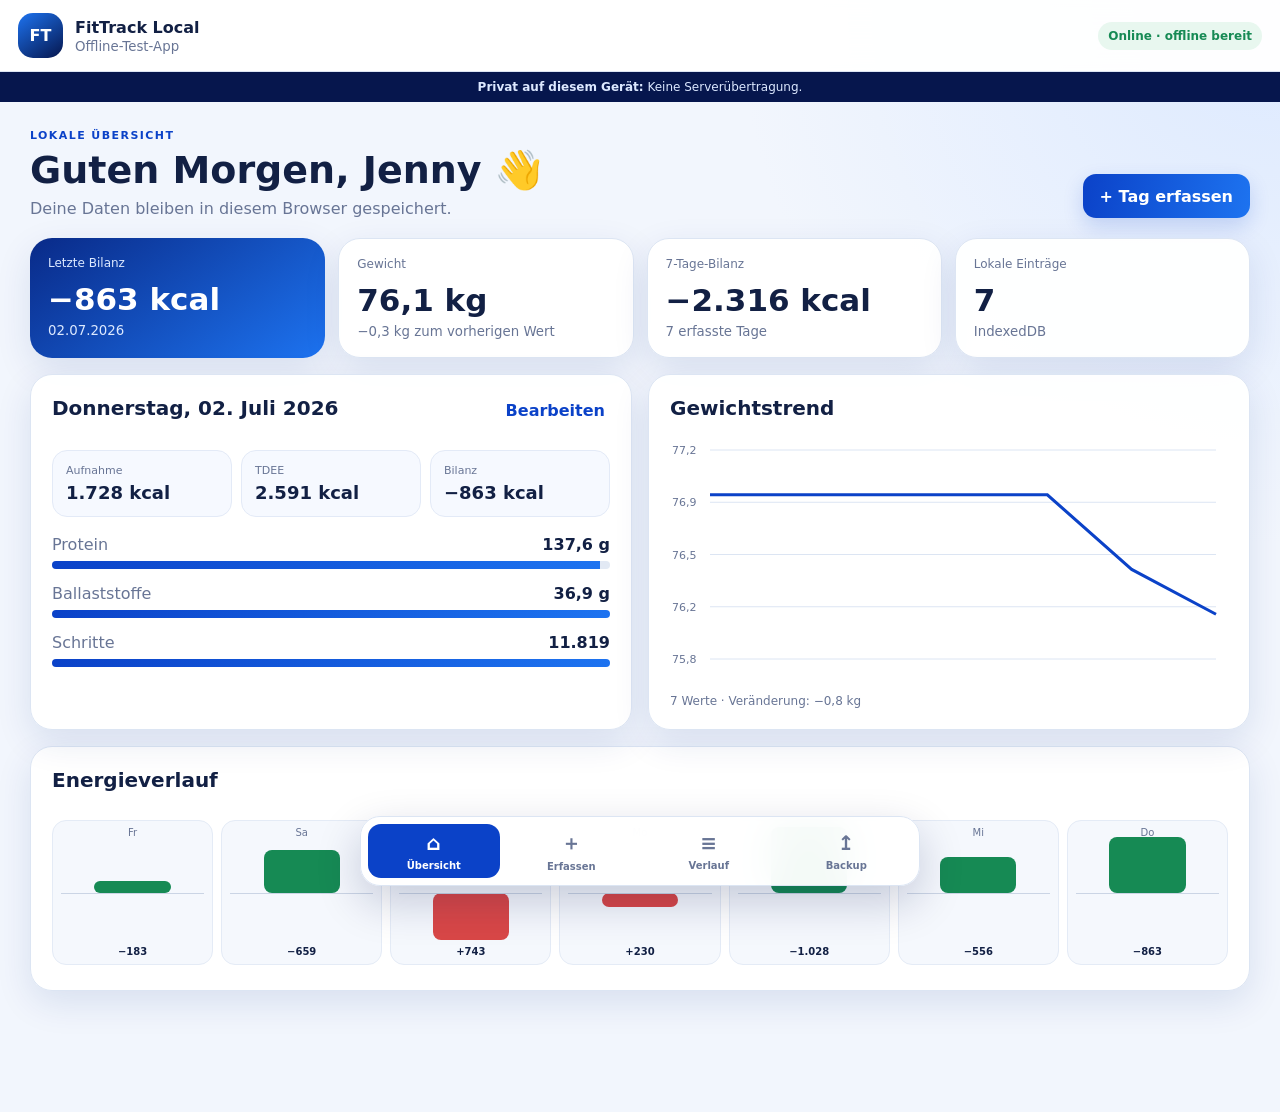
==== commit d43d92ee: "Connect offline app interface" ====
--- a/index.html
+++ b/index.html
@@ -1,342 +1 @@
-<!doctype html>
-<html lang="de">
-<head>
-  <meta charset="utf-8">
-  <meta name="viewport" content="width=device-width, initial-scale=1, viewport-fit=cover">
-  <meta name="theme-color" content="#0b42c8">
-  <meta name="description" content="FitTrack Local – installierbare Offline-Test-App für lokale Fitness- und Ernährungsdaten.">
-  <meta name="apple-mobile-web-app-capable" content="yes">
-  <meta name="apple-mobile-web-app-status-bar-style" content="default">
-  <meta name="apple-mobile-web-app-title" content="FitTrack">
-  <title>FitTrack Local</title>
-  <link rel="manifest" href="./manifest.webmanifest">
-  <link rel="icon" href="./icon.svg" type="image/svg+xml">
-  <link rel="apple-touch-icon" href="./icon.svg">
-  <link rel="stylesheet" href="./styles.css">
-</head>
-<body>
-  <a class="skip-link" href="#content">Zum Inhalt springen</a>
-
-  <header class="app-header">
-    <div class="brand">
-      <div class="logo" aria-hidden="true">FT</div>
-      <div>
-        <strong>FitTrack Local</strong>
-        <small>Offline-Test-App</small>
-      </div>
-    </div>
-    <div class="header-actions">
-      <span class="status-chip" id="connectionStatus">Online</span>
-      <button class="secondary compact" id="installButton" type="button" hidden>App installieren</button>
-    </div>
-  </header>
-
-  <div class="privacy-strip">
-    <strong>Privat auf diesem Gerät:</strong>
-    Es werden keine Daten an einen Server übertragen.
-  </div>
-
-  <main id="content">
-    <section class="screen active" id="dashboardScreen" data-screen="dashboard">
-      <div class="welcome">
-        <div>
-          <p class="eyebrow">Lokale Übersicht</p>
-          <h1>Guten Morgen, <span id="displayName">Jenny</span> 👋</h1>
-          <p id="dashboardSubtitle">Deine Daten bleiben in diesem Browser gespeichert.</p>
-        </div>
-        <button type="button" id="quickAddButton">+ Tag erfassen</button>
-      </div>
-
-      <div class="summary-grid">
-        <article class="summary-card balance-card">
-          <span>Letzte Energiebilanz</span>
-          <strong id="latestBalance">–</strong>
-          <small id="latestBalanceDate">Noch kein Eintrag</small>
-        </article>
-        <article class="summary-card">
-          <span>Letztes Gewicht</span>
-          <strong id="latestWeight">–</strong>
-          <small id="weightChange">Kein Vergleich möglich</small>
-        </article>
-        <article class="summary-card">
-          <span>7-Tage-Bilanz</span>
-          <strong id="weekBalance">–</strong>
-          <small id="weekDays">0 erfasste Tage</small>
-        </article>
-        <article class="summary-card">
-          <span>Datensätze lokal</span>
-          <strong id="recordCount">0</strong>
-          <small id="storageHint">In IndexedDB gespeichert</small>
-        </article>
-      </div>
-
-      <div class="dashboard-columns">
-        <article class="panel">
-          <div class="panel-heading">
-            <div>
-              <p class="eyebrow">Letzter Eintrag</p>
-              <h2 id="latestDateHeading">Noch keine Daten</h2>
-            </div>
-            <button class="text-button" id="editLatestButton" type="button" hidden>Bearbeiten</button>
-          </div>
-
-          <div class="energy-row">
-            <div><span>Aufnahme</span><strong id="latestIntake">–</strong></div>
-            <div><span>TDEE</span><strong id="latestTdee">–</strong></div>
-            <div><span>Bilanz</span><strong id="latestBalanceDetail">–</strong></div>
-          </div>
-
-          <div class="goal-list">
-            <div class="goal">
-              <div><span>Protein</span><b id="latestProtein">–</b></div>
-              <div class="meter"><i id="proteinMeter"></i></div>
-            </div>
-            <div class="goal">
-              <div><span>Ballaststoffe</span><b id="latestFiber">–</b></div>
-              <div class="meter"><i id="fiberMeter"></i></div>
-            </div>
-            <div class="goal">
-              <div><span>Schritte</span><b id="latestSteps">–</b></div>
-              <div class="meter"><i id="stepsMeter"></i></div>
-            </div>
-          </div>
-        </article>
-
-        <article class="panel">
-          <div class="panel-heading">
-            <div>
-              <p class="eyebrow">Trend</p>
-              <h2>Gewicht</h2>
-            </div>
-            <span class="period-label">letzte 14 Einträge</span>
-          </div>
-          <canvas id="weightChart" width="760" height="280" aria-label="Gewichtsverlauf"></canvas>
-          <p class="chart-note" id="weightChartNote">Noch nicht genügend Gewichtsdaten.</p>
-        </article>
-      </div>
-
-      <article class="panel">
-        <div class="panel-heading">
-          <div>
-            <p class="eyebrow">Letzte sieben Kalendertage</p>
-            <h2>Energieverlauf</h2>
-          </div>
-        </div>
-        <div class="day-bars" id="dayBars" aria-label="Energiebilanz der letzten sieben Tage"></div>
-      </article>
-    </section>
-
-    <section class="screen" id="entryScreen" data-screen="entry">
-      <div class="screen-heading">
-        <div>
-          <p class="eyebrow">Offline erfassen</p>
-          <h1 id="formTitle">Tagesdaten eintragen</h1>
-          <p>Ein vorhandenes Datum wird beim Speichern aktualisiert.</p>
-        </div>
-        <button class="secondary" id="resetFormButton" type="button">Formular leeren</button>
-      </div>
-
-      <form class="entry-form" id="entryForm">
-        <article class="panel form-section">
-          <h2>Grunddaten</h2>
-          <div class="form-grid">
-            <label>
-              Datum *
-              <input id="dateInput" name="date" type="date" required>
-            </label>
-            <label>
-              Gewicht in kg
-              <input id="weightInput" name="weight" type="number" min="20" max="400" step="0.1" inputmode="decimal" placeholder="z. B. 76,1">
-            </label>
-            <label>
-              Kalorienaufnahme *
-              <input id="intakeInput" name="intake" type="number" min="0" max="20000" step="1" inputmode="numeric" required placeholder="z. B. 2100">
-            </label>
-            <label>
-              Gesamtverbrauch / TDEE *
-              <input id="tdeeInput" name="tdee" type="number" min="0" max="20000" step="1" inputmode="numeric" required placeholder="z. B. 2500">
-            </label>
-          </div>
-          <div class="live-balance">
-            <span>Berechnete Bilanz</span>
-            <strong id="liveBalance">–</strong>
-            <small>Aufnahme minus TDEE</small>
-          </div>
-        </article>
-
-        <article class="panel form-section">
-          <h2>Ernährung und Aktivität</h2>
-          <div class="form-grid">
-            <label>
-              Protein in g
-              <input id="proteinInput" name="protein" type="number" min="0" max="1000" step="0.1" inputmode="decimal">
-            </label>
-            <label>
-              Ballaststoffe in g
-              <input id="fiberInput" name="fiber" type="number" min="0" max="300" step="0.1" inputmode="decimal">
-            </label>
-            <label>
-              Schritte
-              <input id="stepsInput" name="steps" type="number" min="0" max="200000" step="1" inputmode="numeric">
-            </label>
-            <label>
-              Wasser in Liter
-              <input id="waterInput" name="water" type="number" min="0" max="20" step="0.1" inputmode="decimal">
-            </label>
-            <label>
-              Schlaf in Stunden
-              <input id="sleepInput" name="sleep" type="number" min="0" max="24" step="0.1" inputmode="decimal">
-            </label>
-            <label>
-              Training in Minuten
-              <input id="trainingInput" name="training" type="number" min="0" max="1440" step="1" inputmode="numeric">
-            </label>
-          </div>
-          <label class="full-label">
-            Notiz
-            <textarea id="noteInput" name="note" rows="4" maxlength="1000" placeholder="Training, Energie, Hunger, Besonderheiten …"></textarea>
-          </label>
-        </article>
-
-        <div class="form-actions">
-          <button type="submit" id="saveButton">Lokal speichern</button>
-          <span id="saveStatus" role="status" aria-live="polite"></span>
-        </div>
-      </form>
-    </section>
-
-    <section class="screen" id="historyScreen" data-screen="history">
-      <div class="screen-heading">
-        <div>
-          <p class="eyebrow">Lokaler Verlauf</p>
-          <h1>Gespeicherte Tage</h1>
-          <p>Einträge können bearbeitet oder einzeln gelöscht werden.</p>
-        </div>
-        <div class="history-filters">
-          <label>
-            Suche
-            <input id="historySearch" type="search" placeholder="Datum oder Notiz">
-          </label>
-          <label>
-            Zeitraum
-            <select id="historyPeriod">
-              <option value="all">Alle</option>
-              <option value="7">Letzte 7 Tage</option>
-              <option value="30">Letzte 30 Tage</option>
-              <option value="90">Letzte 90 Tage</option>
-            </select>
-          </label>
-        </div>
-      </div>
-
-      <article class="panel table-panel">
-        <div class="table-scroll">
-          <table>
-            <thead>
-              <tr>
-                <th>Datum</th>
-                <th>Aufnahme</th>
-                <th>TDEE</th>
-                <th>Bilanz</th>
-                <th>Gewicht</th>
-                <th>Protein</th>
-                <th>Schritte</th>
-                <th>Aktionen</th>
-              </tr>
-            </thead>
-            <tbody id="historyRows"></tbody>
-          </table>
-        </div>
-        <div class="empty-message" id="historyEmpty" hidden>Keine passenden Einträge gefunden.</div>
-      </article>
-    </section>
-
-    <section class="screen" id="backupScreen" data-screen="backup">
-      <div class="screen-heading">
-        <div>
-          <p class="eyebrow">Sicherung und Einstellungen</p>
-          <h1>Lokale Daten verwalten</h1>
-          <p>Browserdaten können gelöscht werden. Erstelle deshalb regelmäßig ein Backup.</p>
-        </div>
-      </div>
-
-      <div class="backup-grid">
-        <article class="panel">
-          <h2>Backup erstellen</h2>
-          <p>JSON eignet sich zur vollständigen Wiederherstellung. CSV eignet sich für Excel und Analysen.</p>
-          <div class="button-stack">
-            <button type="button" id="exportJsonButton">JSON-Backup herunterladen</button>
-            <button class="secondary" type="button" id="exportCsvButton">CSV herunterladen</button>
-          </div>
-        </article>
-
-        <article class="panel">
-          <h2>Backup wiederherstellen</h2>
-          <p>Beim Import werden vorhandene Einträge mit demselben Datum aktualisiert.</p>
-          <label class="file-label">
-            JSON-Datei auswählen
-            <input id="importFileInput" type="file" accept="application/json,.json">
-          </label>
-          <button type="button" id="importButton">Ausgewählte Datei importieren</button>
-          <p class="action-status" id="importStatus" role="status"></p>
-        </article>
-
-        <article class="panel">
-          <h2>Profil auf diesem Gerät</h2>
-          <label>
-            Anzeigename
-            <input id="nameInput" type="text" maxlength="40" value="Jenny">
-          </label>
-          <button type="button" id="saveNameButton">Namen lokal speichern</button>
-          <p class="action-status" id="nameStatus" role="status"></p>
-        </article>
-
-        <article class="panel danger-panel">
-          <h2>Lokale Daten löschen</h2>
-          <p>Diese Aktion entfernt alle FitTrack-Einträge aus diesem Browser. Ein Backup kann danach wieder importiert werden.</p>
-          <button class="danger" type="button" id="clearDataButton">Alle lokalen Daten löschen</button>
-        </article>
-      </div>
-
-      <article class="panel info-panel">
-        <h2>Was „lokal“ bedeutet</h2>
-        <ul>
-          <li>Die Daten liegen nur in diesem Browser auf diesem Gerät.</li>
-          <li>Andere Geräte werden nicht automatisch synchronisiert.</li>
-          <li>Das Löschen der Website-Daten kann auch FitTrack-Daten entfernen.</li>
-          <li>Die App funktioniert nach dem ersten vollständigen Laden auch ohne Internet.</li>
-        </ul>
-      </article>
-    </section>
-  </main>
-
-  <nav class="bottom-nav" aria-label="App-Navigation">
-    <button class="active" type="button" data-target="dashboard">
-      <span aria-hidden="true">⌂</span>Übersicht
-    </button>
-    <button type="button" data-target="entry">
-      <span aria-hidden="true">＋</span>Erfassen
-    </button>
-    <button type="button" data-target="history">
-      <span aria-hidden="true">≡</span>Verlauf
-    </button>
-    <button type="button" data-target="backup">
-      <span aria-hidden="true">↥</span>Backup
-    </button>
-  </nav>
-
-  <dialog id="confirmDialog">
-    <form method="dialog">
-      <h2 id="confirmTitle">Eintrag löschen?</h2>
-      <p id="confirmText">Diese Aktion kann nicht rückgängig gemacht werden.</p>
-      <div class="dialog-actions">
-        <button class="secondary" value="cancel">Abbrechen</button>
-        <button class="danger" value="confirm">Löschen</button>
-      </div>
-    </form>
-  </dialog>
-
-  <script src="./seed-data.js"></script>
-  <script src="./app.js"></script>
-</body>
-</html>
+<!doctype html><html lang="de"><head><meta charset="utf-8"><meta name="viewport" content="width=device-width,initial-scale=1,viewport-fit=cover"><meta name="theme-color" content="#0b42c8"><title>FitTrack Local</title><link rel="manifest" href="./manifest.webmanifest"><link rel="icon" href="./icon.svg"><link rel="stylesheet" href="./styles.css"></head><body><header class="app-header"><div class="brand"><div class="logo">FT</div><div><strong>FitTrack Local</strong><small>Offline-Test-App</small></div></div><div class="header-actions"><span id="connectionStatus" class="status-chip">Online</span><button id="installButton" class="secondary compact" hidden>App installieren</button></div></header><div class="privacy-strip"><strong>Privat auf diesem Gerät:</strong> Keine Serverübertragung.</div><main><section class="screen active" data-screen="dashboard"><div class="welcome"><div><p class="eyebrow">Lokale Übersicht</p><h1>Guten Morgen, <span id="displayName">Jenny</span> 👋</h1><p>Deine Daten bleiben in diesem Browser gespeichert.</p></div><button id="quickAddButton">+ Tag erfassen</button></div><div class="summary-grid"><article class="summary-card balance-card"><span>Letzte Bilanz</span><strong id="latestBalance">–</strong><small id="latestBalanceDate">–</small></article><article class="summary-card"><span>Gewicht</span><strong id="latestWeight">–</strong><small id="weightChange">–</small></article><article class="summary-card"><span>7-Tage-Bilanz</span><strong id="weekBalance">–</strong><small id="weekDays">–</small></article><article class="summary-card"><span>Lokale Einträge</span><strong id="recordCount">0</strong><small>IndexedDB</small></article></div><div class="dashboard-columns"><article class="panel"><div class="panel-heading"><h2 id="latestDateHeading">Letzter Eintrag</h2><button id="editLatestButton" class="text-button" hidden>Bearbeiten</button></div><div class="energy-row"><div><span>Aufnahme</span><strong id="latestIntake">–</strong></div><div><span>TDEE</span><strong id="latestTdee">–</strong></div><div><span>Bilanz</span><strong id="latestBalanceDetail">–</strong></div></div><div class="goal-list"><div class="goal"><div><span>Protein</span><b id="latestProtein">–</b></div><div class="meter"><i id="proteinMeter"></i></div></div><div class="goal"><div><span>Ballaststoffe</span><b id="latestFiber">–</b></div><div class="meter"><i id="fiberMeter"></i></div></div><div class="goal"><div><span>Schritte</span><b id="latestSteps">–</b></div><div class="meter"><i id="stepsMeter"></i></div></div></div></article><article class="panel"><h2>Gewichtstrend</h2><canvas id="weightChart"></canvas><p id="weightChartNote" class="chart-note"></p></article></div><article class="panel"><h2>Energieverlauf</h2><div id="dayBars" class="day-bars"></div></article></section><section class="screen" data-screen="entry"><div class="screen-heading"><h1 id="formTitle">Tagesdaten eintragen</h1><button id="resetFormButton" class="secondary">Leeren</button></div><form id="entryForm"><article class="panel"><div class="form-grid"><label>Datum<input id="dateInput" type="date" required></label><label>Gewicht<input id="weightInput" type="number" step="0.1"></label><label>Aufnahme<input id="intakeInput" type="number" required></label><label>TDEE<input id="tdeeInput" type="number" required></label><label>Protein<input id="proteinInput" type="number" step="0.1"></label><label>Ballaststoffe<input id="fiberInput" type="number" step="0.1"></label><label>Schritte<input id="stepsInput" type="number"></label><label>Wasser<input id="waterInput" type="number" step="0.1"></label><label>Schlaf<input id="sleepInput" type="number" step="0.1"></label><label>Training<input id="trainingInput" type="number"></label></div><label class="full-label">Notiz<textarea id="noteInput"></textarea></label><div class="live-balance"><span>Bilanz</span><strong id="liveBalance">–</strong></div></article><div class="form-actions"><button id="saveButton">Lokal speichern</button><span id="saveStatus"></span></div></form></section><section class="screen" data-screen="history"><div class="screen-heading"><h1>Verlauf</h1><div class="history-filters"><label>Suche<input id="historySearch"></label><label>Zeitraum<select id="historyPeriod"><option value="all">Alle</option><option value="7">7</option><option value="30">30</option><option value="90">90</option></select></label></div></div><article class="panel table-panel"><div class="table-scroll"><table><thead><tr><th>Datum</th><th>Aufnahme</th><th>TDEE</th><th>Bilanz</th><th>Gewicht</th><th>Protein</th><th>Schritte</th><th>Aktionen</th></tr></thead><tbody id="historyRows"></tbody></table></div><div id="historyEmpty" class="empty-message" hidden>Keine Einträge.</div></article></section><section class="screen" data-screen="backup"><div class="screen-heading"><h1>Backup und Einstellungen</h1></div><div class="backup-grid"><article class="panel"><h2>Export</h2><div class="button-stack"><button id="exportJsonButton">JSON-Backup</button><button id="exportCsvButton" class="secondary">CSV</button></div></article><article class="panel"><h2>Import</h2><input id="importFileInput" type="file" accept=".json"><button id="importButton">Importieren</button><p id="importStatus"></p></article><article class="panel"><h2>Profil</h2><input id="nameInput" value="Jenny"><button id="saveNameButton">Namen speichern</button><p id="nameStatus"></p></article><article class="panel danger-panel"><h2>Daten löschen</h2><button id="clearDataButton" class="danger">Alle lokalen Daten löschen</button></article></div></section></main><nav class="bottom-nav"><button class="active" data-target="dashboard"><span>⌂</span>Übersicht</button><button data-target="entry"><span>＋</span>Erfassen</button><button data-target="history"><span>≡</span>Verlauf</button><button data-target="backup"><span>↥</span>Backup</button></nav><dialog id="confirmDialog"><form method="dialog"><h2 id="confirmTitle"></h2><p id="confirmText"></p><div class="dialog-actions"><button value="cancel" class="secondary">Abbrechen</button><button value="confirm" class="danger">Bestätigen</button></div></form></dialog><script src="./script.js"></script></body></html>
--- a/styles.css
+++ b/styles.css
@@ -1,16 +1 @@
-:root{--bg:#eef4ff;--deep:#071f69;--deep2:#0c318d;--royal:#174fe6;--sky:#3189ff;--card:#fff;--text:#10204a;--muted:#6c7898;--line:#dce5f4;--green:#159957;--red:#e9504f;--shadow:0 16px 42px rgba(14,57,144,.12)}
-*{box-sizing:border-box}html{scroll-behavior:smooth}body{margin:0;font-family:Inter,system-ui,-apple-system,Segoe UI,Roboto,Arial,sans-serif;color:var(--text);background:linear-gradient(145deg,#dfeaff,#f8fbff)}
-button,input,select,textarea{font:inherit}.skip-link{position:absolute;left:-999px}.skip-link:focus{left:12px;top:12px;z-index:100;background:#fff;padding:10px}
-.data-banner{min-height:42px;display:flex;align-items:center;justify-content:center;gap:18px;padding:8px 16px;background:#061a57;color:#e8f0ff;font-size:13px}.link-button{border:0;background:transparent;color:#9bc6ff;text-decoration:underline;cursor:pointer}
-.app{display:grid;grid-template-columns:225px 1fr;min-height:calc(100vh - 42px)}.sidebar{position:sticky;top:0;height:calc(100vh - 42px);padding:24px 16px;background:linear-gradient(180deg,var(--deep2),var(--deep));color:#fff;display:flex;flex-direction:column}.brand{display:flex;align-items:center;gap:11px;padding:2px 10px 24px}.logo{width:41px;height:41px;border-radius:14px;background:linear-gradient(135deg,#72b4ff,var(--royal));display:grid;place-items:center;font-weight:900}.brand h1{margin:0;font-size:23px}.brand p{margin:3px 0 0;color:#bed2ff;font-size:11px}
-nav{display:grid;gap:6px}.nav{border:0;background:transparent;color:#dfe9ff;text-align:left;padding:13px 15px;border-radius:13px;cursor:pointer}.nav:hover,.nav.active{background:linear-gradient(90deg,#1763f4,#1784ff);color:#fff}.source-card{margin-top:24px;padding:15px;border:1px solid rgba(255,255,255,.17);border-radius:16px;background:rgba(255,255,255,.07)}.source-card p{font-size:12px;line-height:1.45;color:#d3e1ff;margin:7px 0 0}.profile{margin-top:auto;display:flex;gap:10px;align-items:center;padding:12px 7px}.avatar{width:43px;height:43px;border-radius:50%;background:#e9f2ff;color:var(--royal);display:grid;place-items:center;font-weight:900}.profile small{display:block;color:#b9cdf7;margin-top:2px}
-main{min-width:0;padding:28px 32px 95px}.topbar{display:flex;justify-content:space-between;align-items:center;gap:15px;margin-bottom:22px}.topbar h2{font-size:29px;margin:0}.eyebrow{text-transform:uppercase;letter-spacing:.11em;color:var(--muted);font-size:11px;margin:0 0 6px}.top-actions{display:flex;gap:9px;align-items:center}.date-pill{padding:10px 13px;border-radius:999px;background:#e8efff;color:var(--royal);font-size:12px;font-weight:700}
-button{border:0;border-radius:11px;background:linear-gradient(90deg,var(--royal),var(--sky));color:#fff;font-weight:750;padding:11px 15px;cursor:pointer}.ghost{background:#fff;color:var(--royal);border:1px solid var(--line);box-shadow:none}.small{padding:8px 11px;font-size:12px}.view{display:none}.view.active{display:block}
-.hero,.panel,.focus-card{background:rgba(255,255,255,.97);border:1px solid var(--line);border-radius:22px;box-shadow:var(--shadow)}.hero{padding:25px;display:grid;grid-template-columns:1.2fr .8fr;gap:25px;align-items:center;background:linear-gradient(140deg,#fff 0%,#f4f8ff 68%,#e7f0ff 100%)}.hero h3{font-size:29px;margin:0 0 11px}.hero-sentence{font-size:18px;line-height:1.55}.muted{color:var(--muted);line-height:1.5}.hero-side{display:flex;gap:16px;align-items:center;justify-content:center}.balance-ring{width:166px;height:166px;border-radius:50%;background:conic-gradient(var(--royal) 78%,#dbe4f4 0);display:grid;place-items:center;position:relative;flex:0 0 auto}.balance-ring:before{content:"";position:absolute;width:124px;height:124px;background:#fff;border-radius:50%}.balance-ring div{position:relative;text-align:center}.balance-ring strong{display:block;font-size:31px}.balance-ring span{display:block;color:var(--muted);font-size:12px}.detail-grid{display:grid;grid-template-columns:1fr 1fr;gap:8px;min-width:260px}.detail-grid div{padding:11px;border:1px solid var(--line);border-radius:12px;background:#fff}.detail-grid span,.metric-list span,.kpi-row span,.month-kpis span,.target-list span{display:block;color:var(--muted);font-size:11px}.detail-grid b{display:block;margin-top:3px}
-.section-title{display:flex;justify-content:space-between;align-items:end;margin:20px 0 11px}.section-title h3{margin:0}.section-title p{margin:4px 0 0;color:var(--muted);font-size:12px}.card-grid{display:grid;grid-template-columns:repeat(3,1fr);gap:14px}.focus-card{padding:18px}.focus-card .icon{font-size:24px}.focus-card h4{margin:12px 0 7px;color:var(--muted)}.focus-card strong{font-size:25px;display:block}.focus-card p{margin:5px 0 0;color:var(--muted);font-size:12px}.progress{height:7px;border-radius:99px;background:#e3e9f3;overflow:hidden;margin-top:13px}.progress i{display:block;height:100%;background:linear-gradient(90deg,var(--royal),var(--sky))}
-.dashboard-grid{display:grid;grid-template-columns:1.08fr .92fr;gap:15px;margin-top:15px}.panel{padding:20px;margin-bottom:15px}.panel h3{margin:0 0 12px}.panel-head{display:flex;justify-content:space-between;align-items:center;gap:12px}.status-badge{padding:6px 9px;background:#eaf1ff;color:var(--royal);border-radius:999px;font-size:11px;font-weight:700}.primary-number{font-size:35px;font-weight:850;color:var(--green);margin:12px 0 2px}.bars{height:110px;display:flex;gap:9px;align-items:center;border-bottom:1px solid var(--line);margin:13px 0}.bar-column{flex:1;height:100%;position:relative}.bar-column i{position:absolute;left:18%;width:64%;border-radius:7px}.bar-column i.positive{bottom:50%;background:var(--royal)}.bar-column i.negative{top:50%;background:var(--red)}.bar-column small{position:absolute;bottom:-17px;left:0;right:0;text-align:center;color:var(--muted);font-size:9px}.kpi-row,.month-kpis{display:grid;gap:10px}.kpi-row{grid-template-columns:repeat(3,1fr);margin-top:24px}.kpi-row div,.month-kpis div{padding:11px;border-radius:12px;background:#f6f9ff;border:1px solid #e3eafb}.kpi-row b,.month-kpis strong{display:block;margin-top:4px}.coach{background:linear-gradient(140deg,#092d93,#176cf4);color:#fff;border:0}.coach .eyebrow,.coach p,.coach .target-list span{color:#dbe8ff}.target-list{display:grid;gap:8px;margin-top:17px}.target-list div{display:flex;justify-content:space-between;padding:10px 0;border-top:1px solid rgba(255,255,255,.18)}.target-list span{display:inline}.month-panel{margin-top:0}.month-kpis{grid-template-columns:repeat(6,1fr);margin-top:14px}
-.page-heading{display:flex;justify-content:space-between;align-items:center;margin-bottom:15px}.page-heading h3{font-size:25px;margin:0}.page-heading select{border:1px solid var(--line);background:#fff;padding:10px 12px;border-radius:11px;color:var(--text)}.nutrition-grid,.chart-grid,.info-grid{display:grid;grid-template-columns:1fr 1fr;gap:15px}.metric-list{display:grid;grid-template-columns:1fr 1fr;gap:10px}.metric-list div{padding:12px;background:#f7f9fd;border:1px solid var(--line);border-radius:12px}.metric-list b{display:block;margin-top:4px}.table-scroll{overflow:auto}.table-panel{padding-bottom:10px}table{width:100%;border-collapse:collapse;min-width:880px}th,td{text-align:right;padding:11px;border-bottom:1px solid var(--line);font-size:12px;white-space:nowrap}th:first-child,td:first-child{text-align:left}th{color:var(--muted);font-weight:700;position:sticky;top:0;background:#fff}.negative-text{color:var(--green);font-weight:750}.positive-text{color:var(--red);font-weight:750}
-canvas{width:100%;height:280px;display:block}.weekly-list{display:grid;gap:9px}.week-row{display:grid;grid-template-columns:130px 1fr 100px;gap:12px;align-items:center}.week-track{height:10px;background:#e3e9f3;border-radius:99px;position:relative;overflow:hidden}.week-track i{height:100%;display:block;border-radius:99px}.week-track i.deficit{background:var(--green);margin-left:50%}.week-track i.surplus{background:var(--red);margin-right:50%;margin-left:auto}.empty-state{text-align:center;max-width:700px;margin:0 auto}.empty-icon{font-size:55px}.empty-state label,.modal label{display:block;text-align:left;margin-top:18px;font-weight:700}.empty-state input,textarea{width:100%;border:1px solid var(--line);border-radius:11px;padding:12px;margin:7px 0 12px;color:var(--text)}dl{display:grid;grid-template-columns:75px 1fr;gap:9px 14px}dt{font-weight:850;color:var(--royal)}dd{margin:0;color:var(--muted)}.settings-list{display:grid;grid-template-columns:repeat(2,1fr);gap:9px}.toggle{display:flex;justify-content:space-between;align-items:center;border:1px solid var(--line);border-radius:12px;padding:12px}.toggle input{accent-color:var(--royal)}
-.mobile-nav{display:none}.modal{position:fixed;inset:0;background:rgba(3,13,48,.55);display:none;place-items:center;padding:18px;z-index:50}.modal.open{display:grid}.modal-card{width:min(680px,100%);max-height:90vh;overflow:auto;background:#fff;border-radius:20px;padding:21px;box-shadow:0 25px 75px rgba(0,0,0,.3)}.modal-actions{display:flex;justify-content:flex-end;gap:9px}.modal textarea{resize:vertical}
-@media(max-width:1100px){.app{grid-template-columns:190px 1fr}.month-kpis{grid-template-columns:repeat(3,1fr)}.card-grid{grid-template-columns:repeat(3,1fr)}}
-@media(max-width:780px){.data-banner{font-size:11px;justify-content:space-between}.app{display:block}.sidebar{display:none}main{padding:18px 12px 88px}.topbar{align-items:flex-start}.topbar h2{font-size:22px}.top-actions{flex-wrap:wrap;justify-content:flex-end}.date-pill{display:none}.hero{grid-template-columns:1fr;padding:18px}.hero h3{font-size:24px}.hero-sentence{font-size:15px}.hero-side{display:block}.balance-ring{margin:0 auto}.detail-grid{margin-top:14px;min-width:0}.card-grid,.dashboard-grid,.nutrition-grid,.chart-grid,.info-grid{grid-template-columns:1fr}.month-kpis{grid-template-columns:1fr 1fr}.kpi-row{grid-template-columns:1fr}.week-row{grid-template-columns:100px 1fr 78px}.settings-list{grid-template-columns:1fr}.mobile-nav{display:grid;position:fixed;bottom:0;left:0;right:0;height:68px;grid-template-columns:repeat(5,1fr);background:#fff;border-top:1px solid var(--line);z-index:25}.mobile-nav button{background:#fff;color:var(--muted);padding:7px 3px;border-radius:0;font-size:10px}.mobile-nav button.active{color:var(--royal)}.mobile-nav span{display:block;font-size:19px;margin-bottom:3px}}
+:root{--b:#0b42c8;--b2:#1d73f0;--nav:#06164d;--bg:#f2f6fd;--card:#fff;--text:#122044;--muted:#687595;--line:#dce5f3;--green:#168a54;--red:#d94747;--shadow:0 12px 36px rgba(13,48,124,.11)}*{box-sizing:border-box}html,body{min-height:100%}body{margin:0;color:var(--text);background:radial-gradient(circle at top right,#dce9ff,transparent 34rem),var(--bg);font-family:Inter,system-ui,-apple-system,"Segoe UI",sans-serif}button,input,select,textarea{font:inherit}button{min-height:44px;padding:11px 17px;border:0;border-radius:13px;color:#fff;background:linear-gradient(100deg,var(--b),var(--b2));font-weight:800;cursor:pointer;box-shadow:0 8px 20px rgba(11,66,200,.18)}button.secondary{color:var(--b);background:#fff;border:1px solid var(--line);box-shadow:none}button.compact{min-height:36px;padding:7px 11px;font-size:12px}button.text-button{min-height:auto;padding:5px;color:var(--b);background:transparent;box-shadow:none}button.danger{background:var(--red);box-shadow:none}button:focus-visible,input:focus-visible,select:focus-visible,textarea:focus-visible{outline:3px solid #7fb1ff;outline-offset:2px}.skip-link{position:fixed;top:-80px;left:12px;z-index:100;background:#fff;padding:10px}.skip-link:focus{top:12px}.app-header{position:sticky;top:0;z-index:30;min-height:72px;padding:12px max(18px,env(safe-area-inset-right)) 12px max(18px,env(safe-area-inset-left));display:flex;align-items:center;justify-content:space-between;background:#fffffff2;border-bottom:1px solid var(--line);backdrop-filter:blur(16px)}.brand{display:flex;align-items:center;gap:12px}.logo{width:45px;height:45px;display:grid;place-items:center;border-radius:15px;color:#fff;background:linear-gradient(145deg,var(--b2),var(--nav));font-weight:900}.brand strong,.brand small{display:block}.brand small{margin-top:2px;color:var(--muted)}.header-actions{display:flex;gap:9px;align-items:center}.status-chip,.period-label{padding:7px 10px;border-radius:999px;color:var(--green);background:#e8f7ef;font-size:12px;font-weight:800}.status-chip.offline{color:#91600e;background:#fff1cf}.privacy-strip{padding:8px 16px;color:#dce8ff;background:var(--nav);text-align:center;font-size:12px}main{width:min(1220px,calc(100% - 32px));margin:auto;padding:27px 0 105px}.screen{display:none}.screen.active{display:block}.welcome,.screen-heading{display:flex;align-items:flex-end;justify-content:space-between;gap:18px;margin-bottom:20px}.welcome h1,.screen-heading h1{margin:0;font-size:clamp(26px,4vw,38px)}.welcome p,.screen-heading p{margin:7px 0 0;color:var(--muted)}.eyebrow{margin:0 0 6px!important;color:var(--b)!important;font-size:11px;font-weight:850;letter-spacing:.13em;text-transform:uppercase}.summary-grid{display:grid;grid-template-columns:repeat(4,1fr);gap:13px;margin-bottom:16px}.summary-card,.panel{border:1px solid var(--line);border-radius:22px;background:#fffffff8;box-shadow:var(--shadow)}.summary-card{padding:18px}.summary-card span{display:block;color:var(--muted);font-size:12px}.summary-card strong{display:block;margin-top:11px;font-size:clamp(23px,3vw,31px)}.summary-card small{display:block;margin-top:6px;color:var(--muted)}.balance-card{color:#fff;background:linear-gradient(145deg,#092a88,var(--b2));border:0}.balance-card span,.balance-card small{color:#dce9ff}.dashboard-columns{display:grid;grid-template-columns:1fr 1fr;gap:16px}.panel{padding:21px;margin-bottom:16px}.panel h2{margin:0 0 12px;font-size:20px}.panel-heading{display:flex;align-items:flex-start;justify-content:space-between;gap:12px}.energy-row{display:grid;grid-template-columns:repeat(3,1fr);gap:9px;margin:18px 0}.energy-row div{padding:13px;border-radius:15px;background:#f6f9ff;border:1px solid #e3eaf7}.energy-row span{display:block;color:var(--muted);font-size:11px}.energy-row strong{display:block;margin-top:5px;font-size:18px}.goal-list{display:grid;gap:15px}.goal>div:first-child{display:flex;justify-content:space-between;margin-bottom:7px}.goal span{color:var(--muted)}.meter{height:8px;border-radius:99px;overflow:hidden;background:#e2e9f4}.meter i{display:block;width:0;height:100%;background:linear-gradient(90deg,var(--b),var(--b2))}canvas{display:block;width:100%;height:255px}.chart-note{margin:7px 0 0;color:var(--muted);font-size:12px}.day-bars{display:grid;grid-template-columns:repeat(7,1fr);align-items:center;gap:8px;min-height:165px;padding-top:12px}.day-bar{height:145px;position:relative;border-radius:14px;background:#f5f8fd;border:1px solid #e4ebf6}.day-bar:after{content:"";position:absolute;left:8px;right:8px;top:50%;height:1px;background:#cbd5e5}.day-bar i{position:absolute;left:26%;width:48%;border-radius:8px}.day-bar i.deficit{bottom:50%;background:var(--green)}.day-bar i.surplus{top:50%;background:var(--red)}.day-bar b,.day-bar small{position:absolute;left:0;right:0;text-align:center;font-size:10px}.day-bar b{bottom:7px}.day-bar small{top:6px;color:var(--muted)}.form-grid{display:grid;grid-template-columns:repeat(3,1fr);gap:15px}label{display:grid;gap:7px;color:#344363;font-size:13px;font-weight:750}input,select,textarea{width:100%;min-height:45px;padding:11px 12px;border:1px solid #cad6e9;border-radius:12px;color:var(--text);background:#fff}textarea{resize:vertical;min-height:105px}.full-label{margin-top:16px}.live-balance{display:flex;align-items:baseline;gap:12px;margin-top:17px;padding:14px;border-radius:15px;background:#e8f0ff}.live-balance span,.live-balance small{color:var(--muted)}.live-balance strong{color:var(--b);font-size:24px}.form-actions{display:flex;align-items:center;gap:14px;padding:4px 0 18px}.form-actions span,.action-status{color:var(--green);font-size:13px}.history-filters{display:flex;align-items:flex-end;gap:10px}.history-filters label{min-width:145px}.table-panel{padding:0;overflow:hidden}.table-scroll{overflow:auto}table{width:100%;min-width:920px;border-collapse:collapse}th,td{padding:13px 14px;text-align:right;border-bottom:1px solid var(--line);font-size:12px;white-space:nowrap}th{color:var(--muted);background:#f7f9fd}th:first-child,td:first-child{text-align:left}td.actions{display:flex;justify-content:flex-end;gap:6px}td.actions button{min-height:34px;padding:6px 9px;font-size:11px}.negative{color:var(--green);font-weight:850}.positive{color:var(--red);font-weight:850}.empty-message{padding:28px;text-align:center;color:var(--muted)}.backup-grid{display:grid;grid-template-columns:1fr 1fr;gap:16px}.backup-grid .panel{margin:0}.backup-grid p,.info-panel li{color:var(--muted);line-height:1.55}.button-stack{display:grid;gap:9px}.file-label{margin:14px 0}.danger-panel{border-color:#f1c5c5}.info-panel{margin-top:16px}.bottom-nav{position:fixed;z-index:40;left:50%;bottom:max(14px,env(safe-area-inset-bottom));transform:translateX(-50%);width:min(560px,calc(100% - 24px));display:grid;grid-template-columns:repeat(4,1fr);gap:6px;padding:7px;border:1px solid var(--line);border-radius:20px;background:#fffffff3;box-shadow:0 16px 45px rgba(6,22,77,.2);backdrop-filter:blur(18px)}.bottom-nav button{min-height:54px;display:grid;place-items:center;gap:2px;padding:5px;color:var(--muted);background:transparent;box-shadow:none;font-size:10px}.bottom-nav button span{font-size:20px}.bottom-nav button.active{color:#fff;background:var(--b)}dialog{width:min(430px,calc(100% - 32px));padding:23px;border:0;border-radius:20px}dialog::backdrop{background:#030e348f}.dialog-actions{display:flex;justify-content:flex-end;gap:9px}@media(max-width:920px){.summary-grid{grid-template-columns:1fr 1fr}.dashboard-columns{grid-template-columns:1fr}.form-grid{grid-template-columns:1fr 1fr}}@media(max-width:640px){.app-header{min-height:64px}.logo{width:39px;height:39px}.status-chip{display:none}main{width:calc(100% - 20px);padding-top:19px}.welcome,.screen-heading{align-items:flex-start;flex-direction:column}.welcome>button,.screen-heading>button{width:100%}.summary-grid{gap:9px}.summary-card{padding:14px;border-radius:17px}.summary-card strong{font-size:21px}.panel{padding:16px;border-radius:18px}.energy-row,.form-grid{grid-template-columns:1fr}.live-balance{align-items:flex-start;flex-direction:column;gap:4px}.history-filters{width:100%;flex-direction:column}.history-filters label{width:100%}.backup-grid{grid-template-columns:1fr}.day-bars{gap:4px}.day-bar{height:132px}.form-actions{align-items:flex-start;flex-direction:column}.form-actions button{width:100%}}
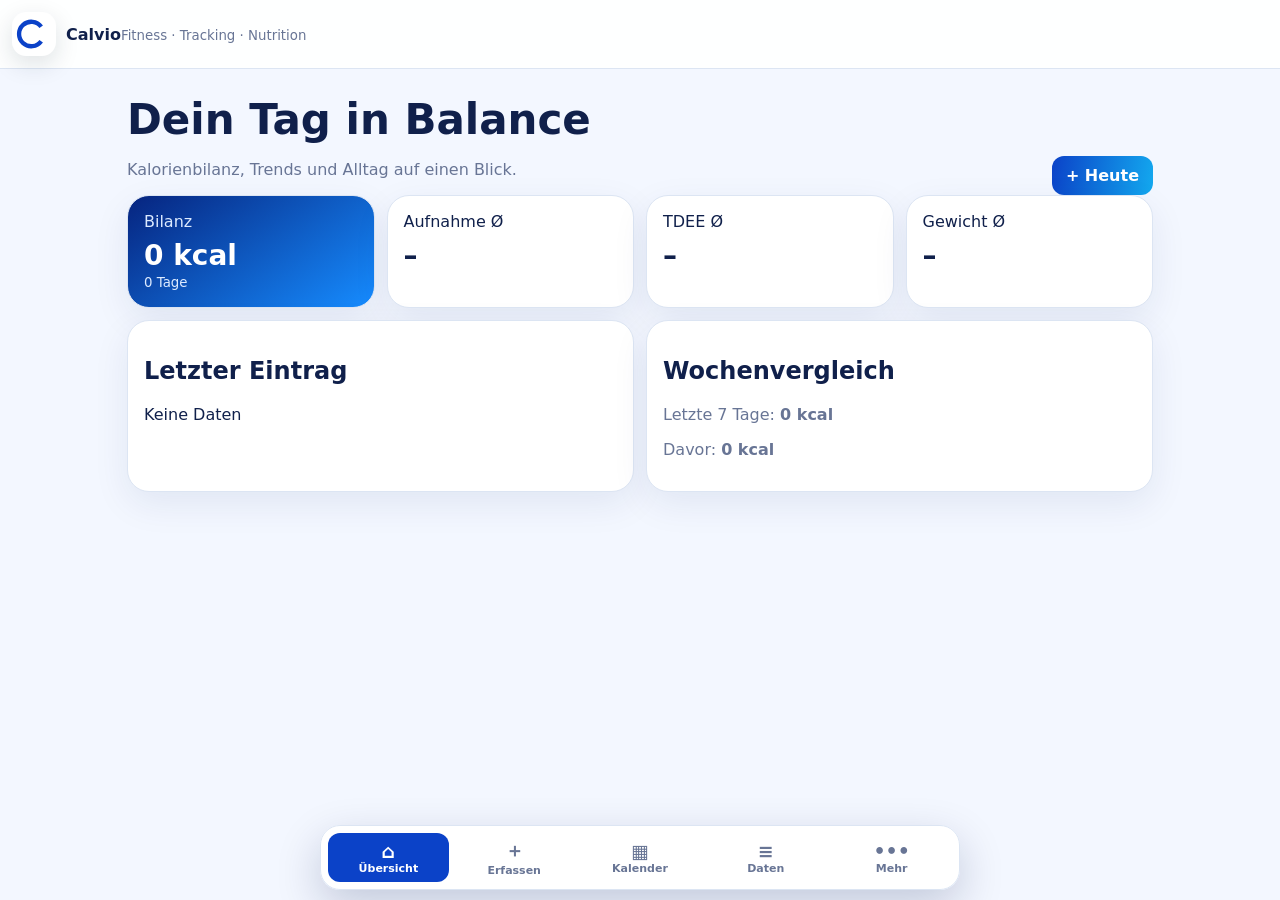
==== commit 10ece9f0: "Redirect root to Calvio app" ====
--- a/index.html
+++ b/index.html
@@ -1 +1 @@
-<!doctype html><html lang="de"><head><meta charset="utf-8"><meta name="viewport" content="width=device-width,initial-scale=1,viewport-fit=cover"><meta name="theme-color" content="#0b42c8"><title>FitTrack Local</title><link rel="manifest" href="./manifest.webmanifest"><link rel="icon" href="./icon.svg"><link rel="stylesheet" href="./styles.css"></head><body><header class="app-header"><div class="brand"><div class="logo">FT</div><div><strong>FitTrack Local</strong><small>Offline-Test-App</small></div></div><div class="header-actions"><span id="connectionStatus" class="status-chip">Online</span><button id="installButton" class="secondary compact" hidden>App installieren</button></div></header><div class="privacy-strip"><strong>Privat auf diesem Gerät:</strong> Keine Serverübertragung.</div><main><section class="screen active" data-screen="dashboard"><div class="welcome"><div><p class="eyebrow">Lokale Übersicht</p><h1>Guten Morgen, <span id="displayName">Jenny</span> 👋</h1><p>Deine Daten bleiben in diesem Browser gespeichert.</p></div><button id="quickAddButton">+ Tag erfassen</button></div><div class="summary-grid"><article class="summary-card balance-card"><span>Letzte Bilanz</span><strong id="latestBalance">–</strong><small id="latestBalanceDate">–</small></article><article class="summary-card"><span>Gewicht</span><strong id="latestWeight">–</strong><small id="weightChange">–</small></article><article class="summary-card"><span>7-Tage-Bilanz</span><strong id="weekBalance">–</strong><small id="weekDays">–</small></article><article class="summary-card"><span>Lokale Einträge</span><strong id="recordCount">0</strong><small>IndexedDB</small></article></div><div class="dashboard-columns"><article class="panel"><div class="panel-heading"><h2 id="latestDateHeading">Letzter Eintrag</h2><button id="editLatestButton" class="text-button" hidden>Bearbeiten</button></div><div class="energy-row"><div><span>Aufnahme</span><strong id="latestIntake">–</strong></div><div><span>TDEE</span><strong id="latestTdee">–</strong></div><div><span>Bilanz</span><strong id="latestBalanceDetail">–</strong></div></div><div class="goal-list"><div class="goal"><div><span>Protein</span><b id="latestProtein">–</b></div><div class="meter"><i id="proteinMeter"></i></div></div><div class="goal"><div><span>Ballaststoffe</span><b id="latestFiber">–</b></div><div class="meter"><i id="fiberMeter"></i></div></div><div class="goal"><div><span>Schritte</span><b id="latestSteps">–</b></div><div class="meter"><i id="stepsMeter"></i></div></div></div></article><article class="panel"><h2>Gewichtstrend</h2><canvas id="weightChart"></canvas><p id="weightChartNote" class="chart-note"></p></article></div><article class="panel"><h2>Energieverlauf</h2><div id="dayBars" class="day-bars"></div></article></section><section class="screen" data-screen="entry"><div class="screen-heading"><h1 id="formTitle">Tagesdaten eintragen</h1><button id="resetFormButton" class="secondary">Leeren</button></div><form id="entryForm"><article class="panel"><div class="form-grid"><label>Datum<input id="dateInput" type="date" required></label><label>Gewicht<input id="weightInput" type="number" step="0.1"></label><label>Aufnahme<input id="intakeInput" type="number" required></label><label>TDEE<input id="tdeeInput" type="number" required></label><label>Protein<input id="proteinInput" type="number" step="0.1"></label><label>Ballaststoffe<input id="fiberInput" type="number" step="0.1"></label><label>Schritte<input id="stepsInput" type="number"></label><label>Wasser<input id="waterInput" type="number" step="0.1"></label><label>Schlaf<input id="sleepInput" type="number" step="0.1"></label><label>Training<input id="trainingInput" type="number"></label></div><label class="full-label">Notiz<textarea id="noteInput"></textarea></label><div class="live-balance"><span>Bilanz</span><strong id="liveBalance">–</strong></div></article><div class="form-actions"><button id="saveButton">Lokal speichern</button><span id="saveStatus"></span></div></form></section><section class="screen" data-screen="history"><div class="screen-heading"><h1>Verlauf</h1><div class="history-filters"><label>Suche<input id="historySearch"></label><label>Zeitraum<select id="historyPeriod"><option value="all">Alle</option><option value="7">7</option><option value="30">30</option><option value="90">90</option></select></label></div></div><article class="panel table-panel"><div class="table-scroll"><table><thead><tr><th>Datum</th><th>Aufnahme</th><th>TDEE</th><th>Bilanz</th><th>Gewicht</th><th>Protein</th><th>Schritte</th><th>Aktionen</th></tr></thead><tbody id="historyRows"></tbody></table></div><div id="historyEmpty" class="empty-message" hidden>Keine Einträge.</div></article></section><section class="screen" data-screen="backup"><div class="screen-heading"><h1>Backup und Einstellungen</h1></div><div class="backup-grid"><article class="panel"><h2>Export</h2><div class="button-stack"><button id="exportJsonButton">JSON-Backup</button><button id="exportCsvButton" class="secondary">CSV</button></div></article><article class="panel"><h2>Import</h2><input id="importFileInput" type="file" accept=".json"><button id="importButton">Importieren</button><p id="importStatus"></p></article><article class="panel"><h2>Profil</h2><input id="nameInput" value="Jenny"><button id="saveNameButton">Namen speichern</button><p id="nameStatus"></p></article><article class="panel danger-panel"><h2>Daten löschen</h2><button id="clearDataButton" class="danger">Alle lokalen Daten löschen</button></article></div></section></main><nav class="bottom-nav"><button class="active" data-target="dashboard"><span>⌂</span>Übersicht</button><button data-target="entry"><span>＋</span>Erfassen</button><button data-target="history"><span>≡</span>Verlauf</button><button data-target="backup"><span>↥</span>Backup</button></nav><dialog id="confirmDialog"><form method="dialog"><h2 id="confirmTitle"></h2><p id="confirmText"></p><div class="dialog-actions"><button value="cancel" class="secondary">Abbrechen</button><button value="confirm" class="danger">Bestätigen</button></div></form></dialog><script src="./script.js"></script></body></html>+<!doctype html><html lang=de><meta charset=utf-8><meta name=viewport content='width=device-width,initial-scale=1'><meta http-equiv=refresh content='0; url=./app/'><title>Calvio</title><body style='font-family:system-ui;background:#f3f7ff;color:#10204b;padding:32px'><h1>Calvio wird geöffnet …</h1><p><a href='./app/'>Hier klicken, falls die Weiterleitung nicht startet.</a></p></body></html>
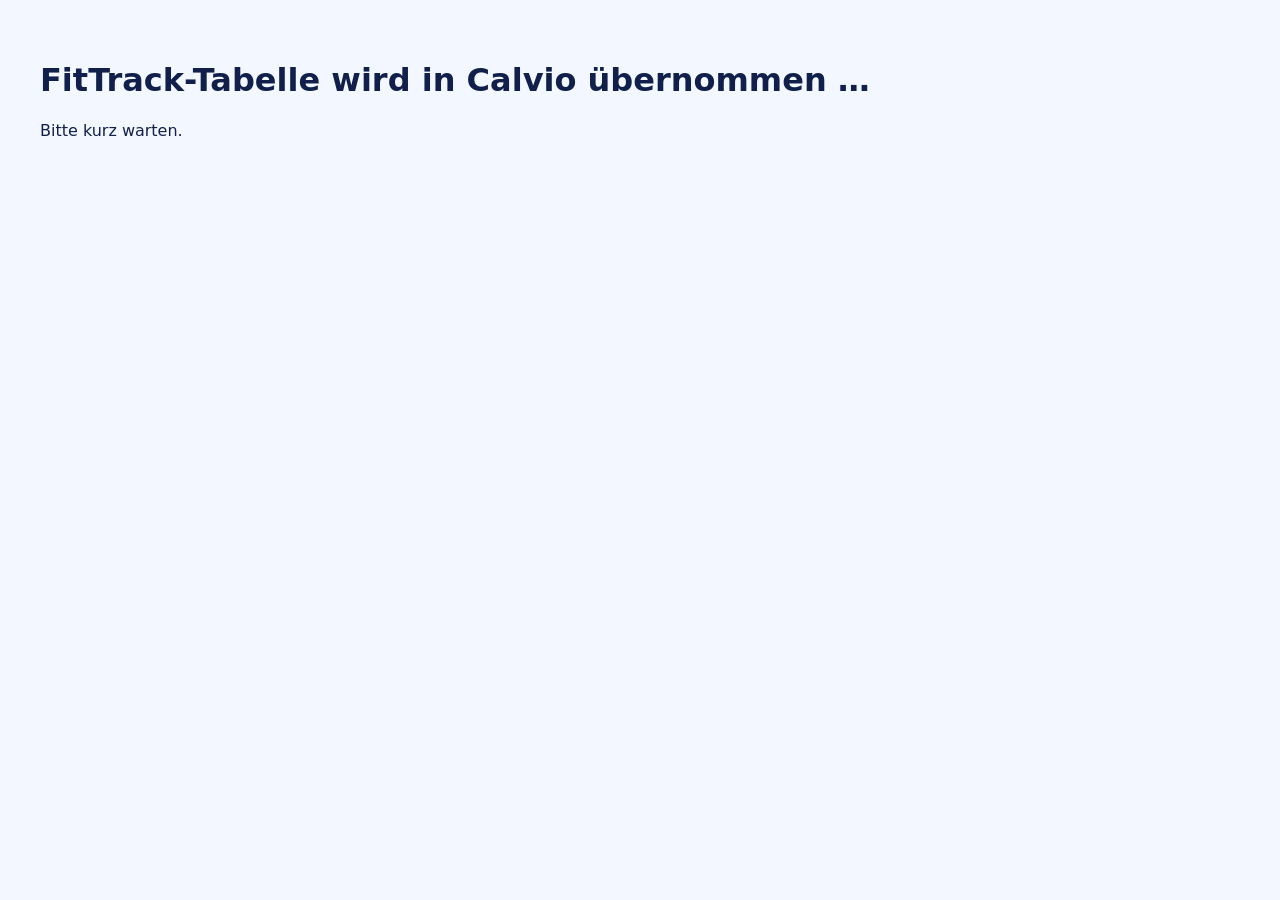
==== commit 7059994c: "Route root through FitTrack table importer" ====
--- a/index.html
+++ b/index.html
@@ -1 +1 @@
-<!doctype html><html lang=de><meta charset=utf-8><meta name=viewport content='width=device-width,initial-scale=1'><meta http-equiv=refresh content='0; url=./app/'><title>Calvio</title><body style='font-family:system-ui;background:#f3f7ff;color:#10204b;padding:32px'><h1>Calvio wird geöffnet …</h1><p><a href='./app/'>Hier klicken, falls die Weiterleitung nicht startet.</a></p></body></html>+<!doctype html><html lang="de"><meta charset="utf-8"><meta name="viewport" content="width=device-width,initial-scale=1"><meta http-equiv="refresh" content="0; url=./app/import-fittrack.html"><title>Calvio</title><body style="font-family:system-ui;background:#f3f7ff;color:#10204b;padding:32px"><h1>Calvio wird geöffnet …</h1><p>Die FitTrack-Tabelle wird automatisch ergänzt.</p><p><a href="./app/import-fittrack.html">Hier klicken, falls die Weiterleitung nicht startet.</a></p></body></html>
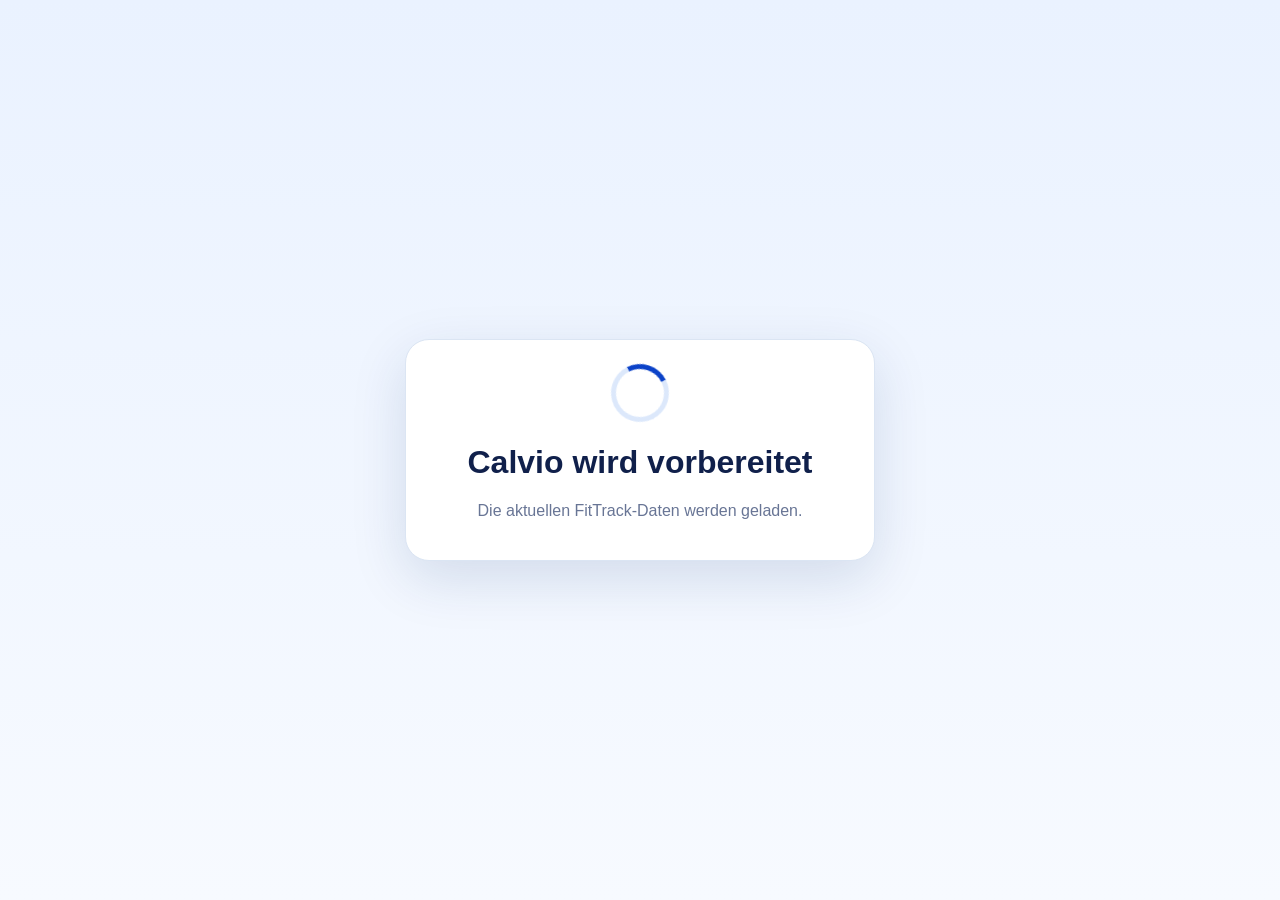
==== commit 0c71152c: "Point shared root link to current Calvio data import" ====
--- a/index.html
+++ b/index.html
@@ -1 +1 @@
-<!doctype html><html lang="de"><meta charset="utf-8"><meta name="viewport" content="width=device-width,initial-scale=1"><meta http-equiv="refresh" content="0; url=./app/import-fittrack.html"><title>Calvio</title><body style="font-family:system-ui;background:#f3f7ff;color:#10204b;padding:32px"><h1>Calvio wird geöffnet …</h1><p>Die FitTrack-Tabelle wird automatisch ergänzt.</p><p><a href="./app/import-fittrack.html">Hier klicken, falls die Weiterleitung nicht startet.</a></p></body></html>+<!doctype html><html lang="de"><head><meta charset="utf-8"><meta name="viewport" content="width=device-width,initial-scale=1,viewport-fit=cover"><meta http-equiv="refresh" content="0; url=./app/import-fittrack.html?v=2026-07-13-v2"><title>Calvio</title></head><body style="font-family:-apple-system,BlinkMacSystemFont,'Segoe UI',sans-serif;background:#f3f7ff;color:#10204b;padding:32px"><h1>Calvio wird geöffnet …</h1><p>Die aktuellen FitTrack-Daten werden automatisch eingebunden.</p><p><a href="./app/import-fittrack.html?v=2026-07-13-v2">Hier tippen, falls die Weiterleitung nicht startet.</a></p></body></html>
